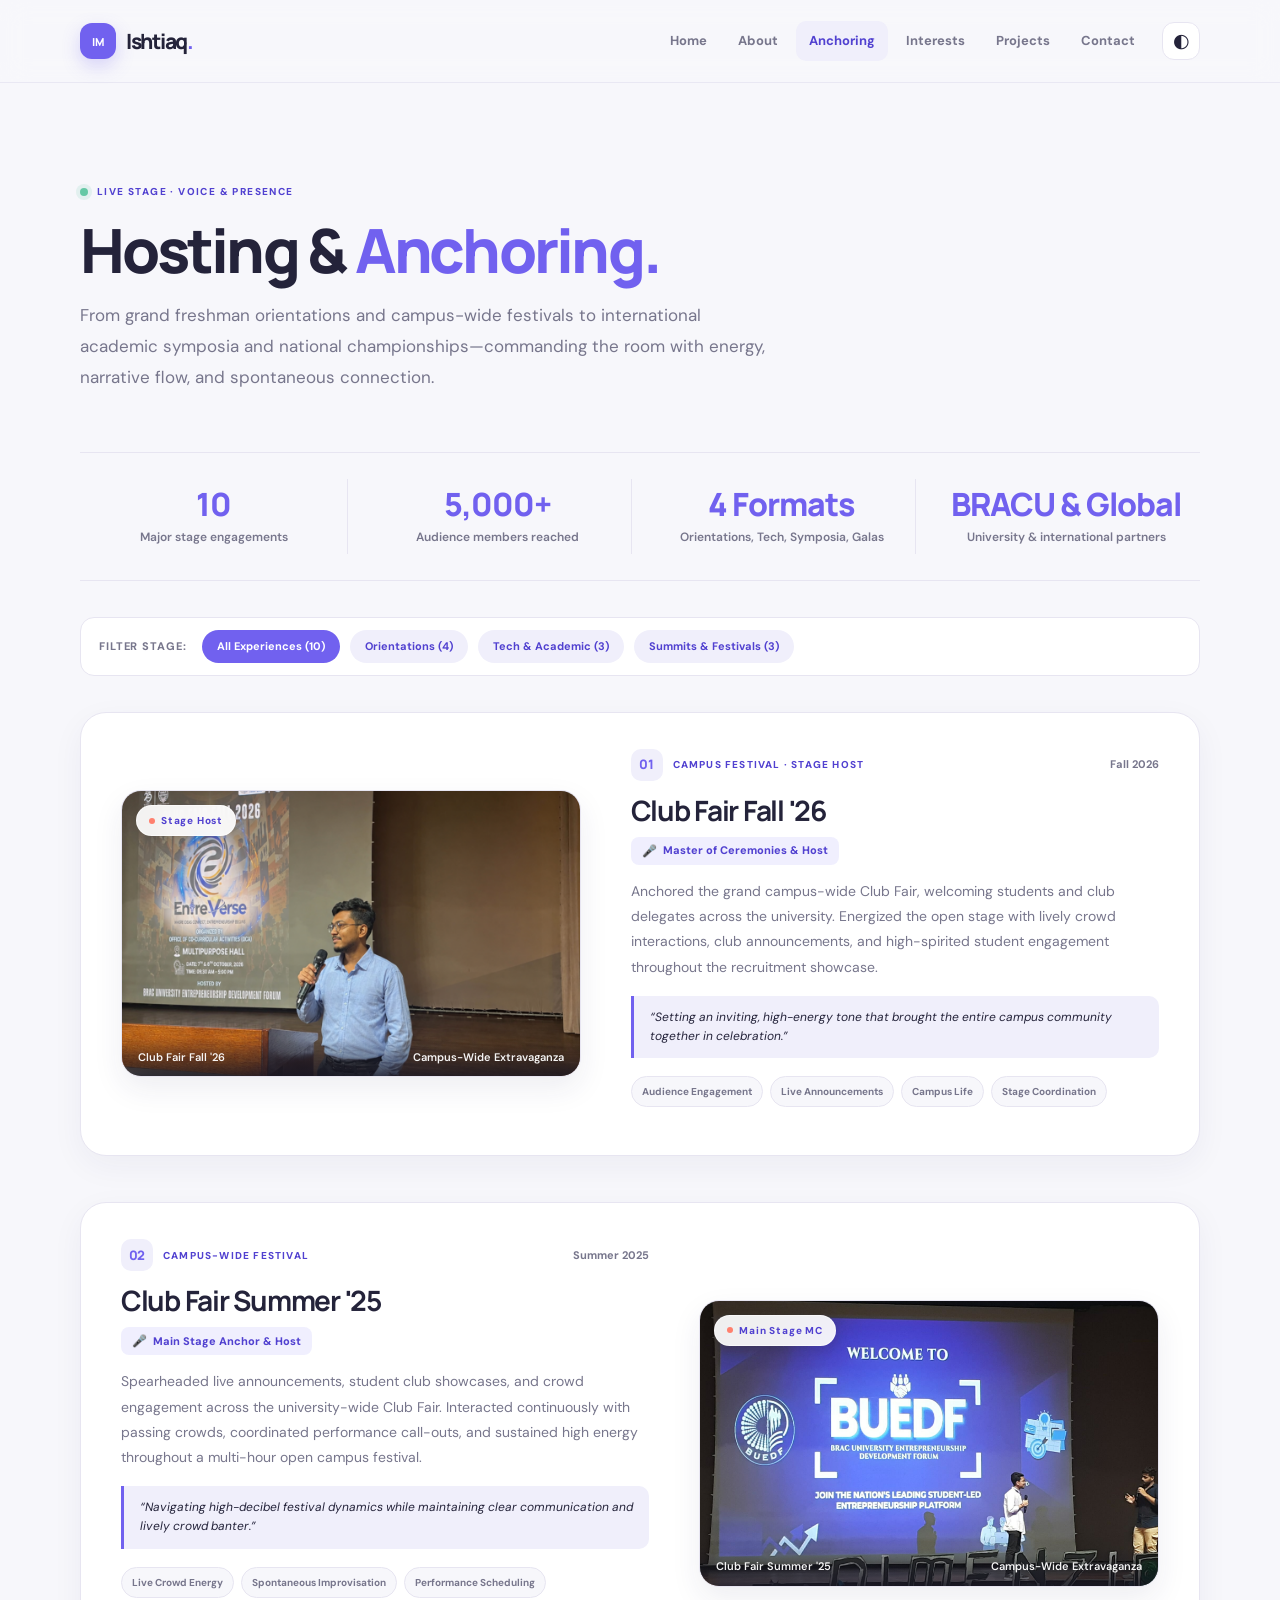
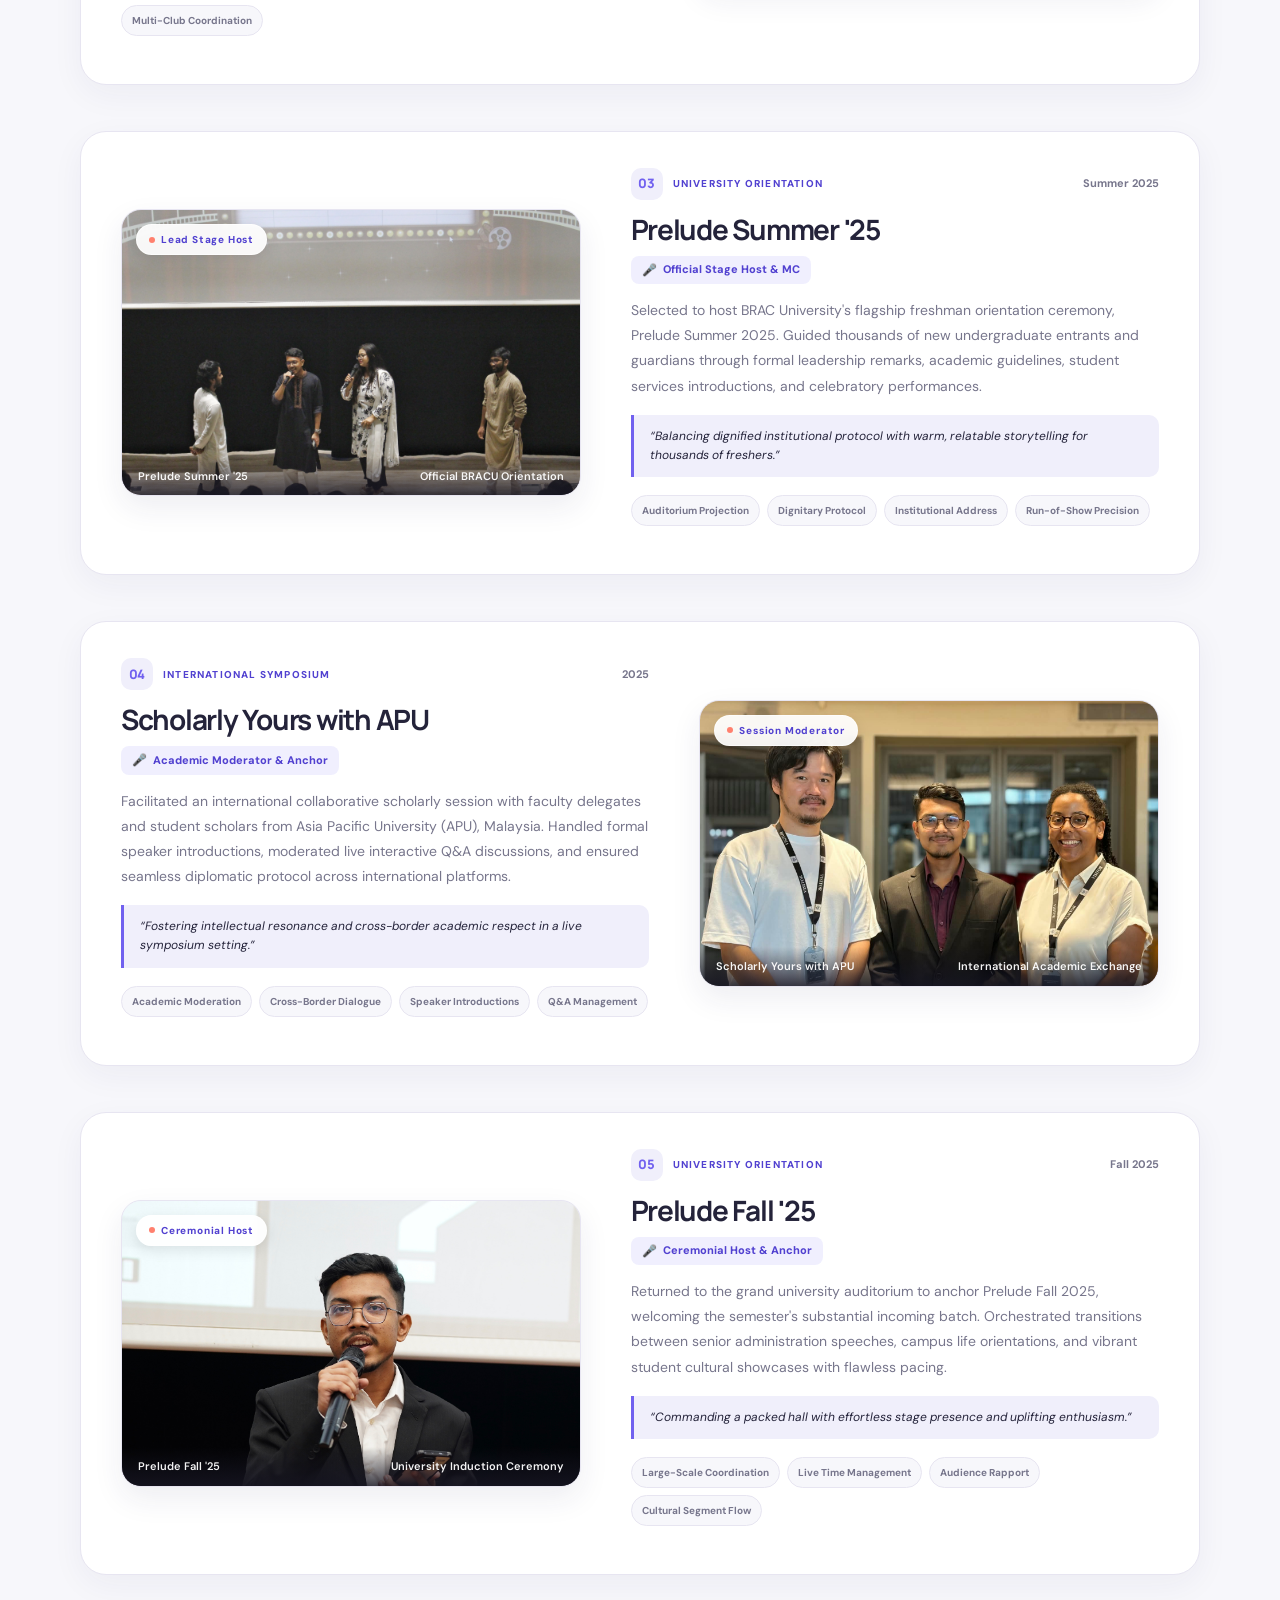
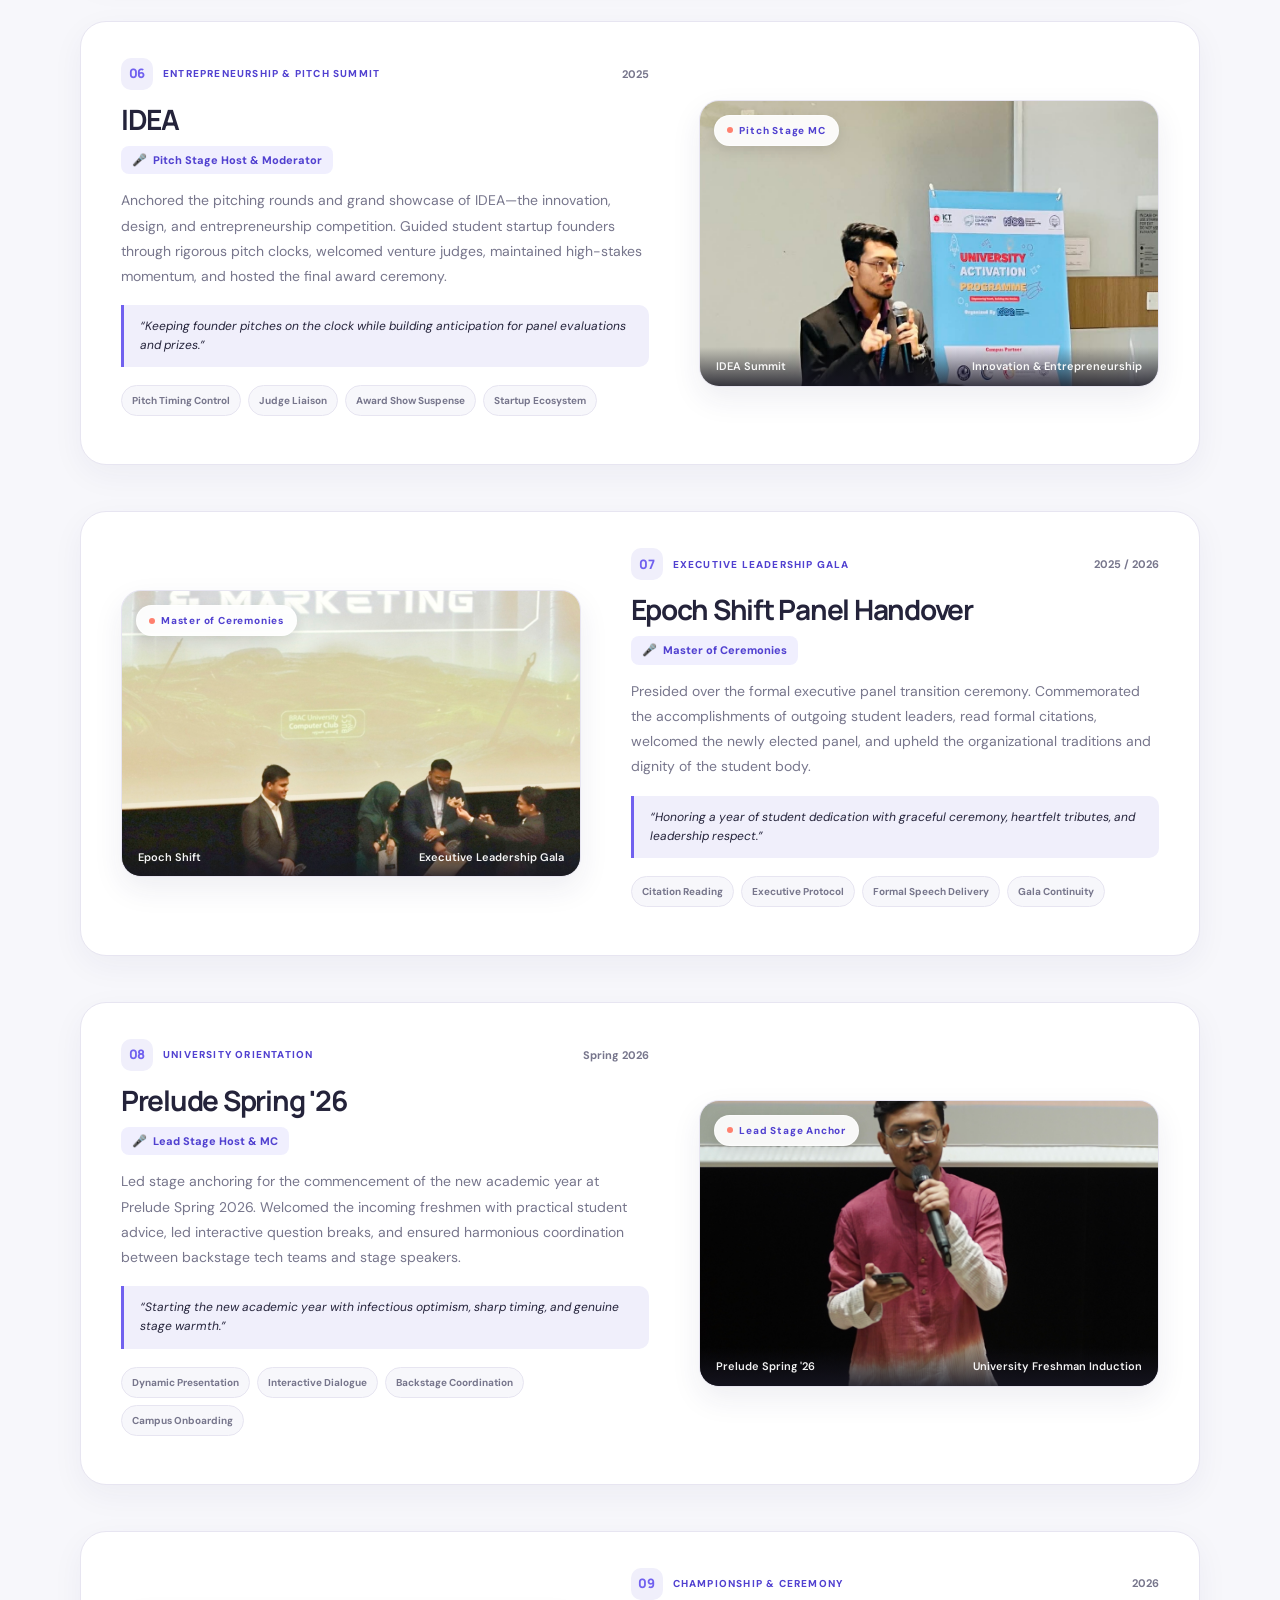
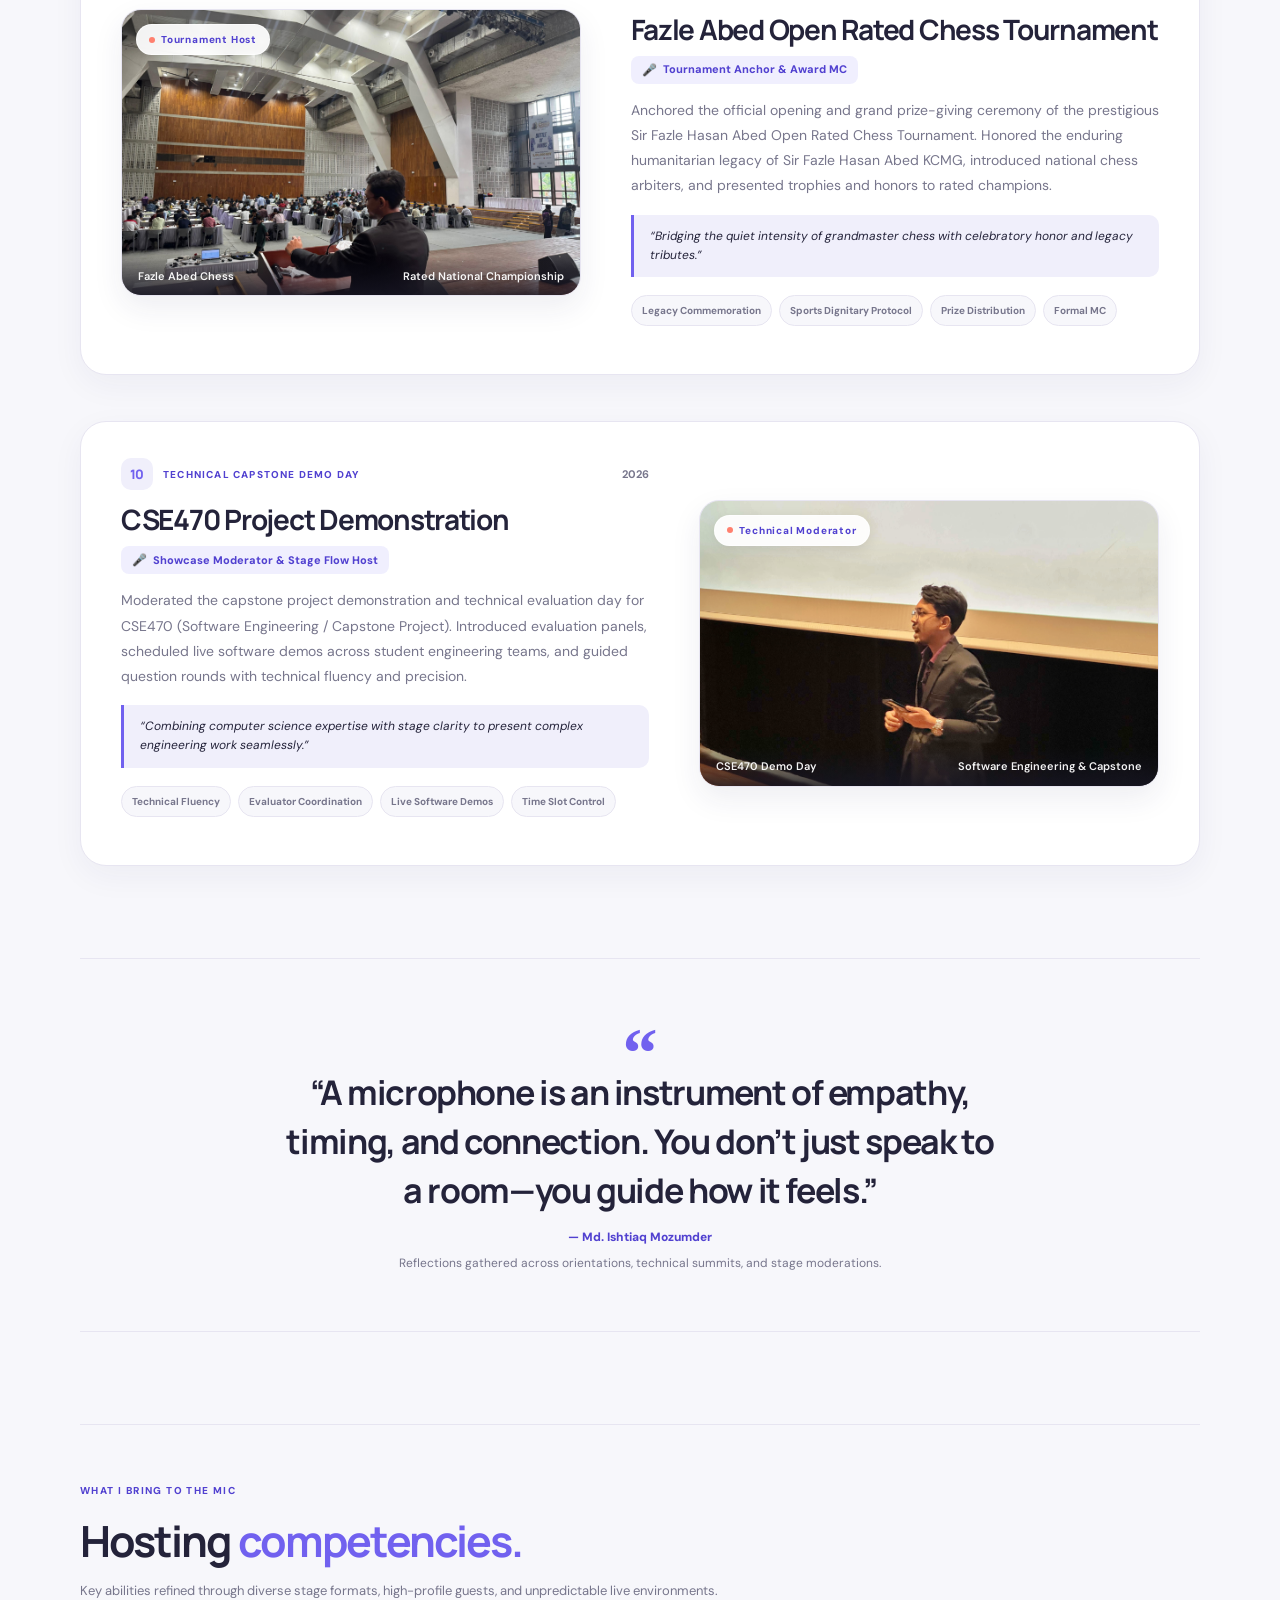
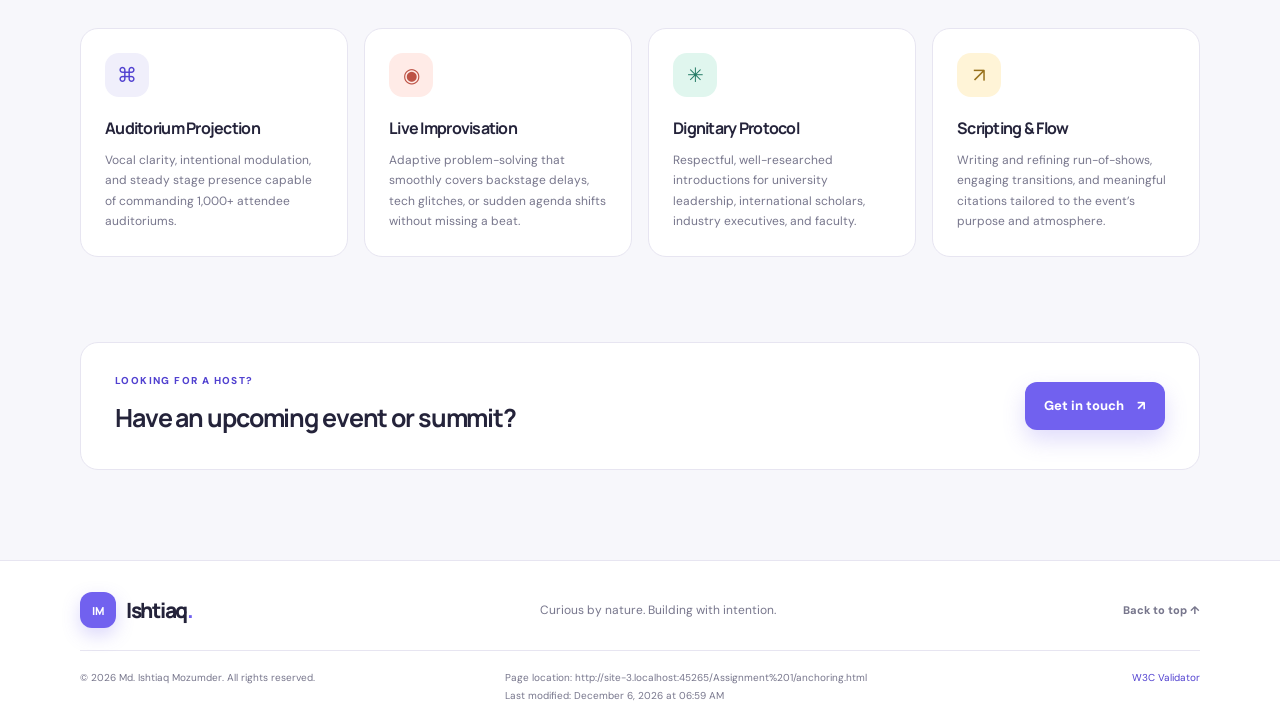
==== Assignment 1/anchoring.html @ 00286e74 "Add files via upload" ====
<!DOCTYPE html PUBLIC "-//W3C//DTD XHTML 1.0 Strict//EN" "http://www.w3.org/TR/xhtml1/DTD/xhtml1-strict.dtd">
<html xmlns="http://www.w3.org/1999/xhtml" xml:lang="en" lang="en">
<head>
  <meta http-equiv="Content-Type" content="text/html; charset=UTF-8" />
  <meta name="viewport" content="width=device-width, initial-scale=1.0" />
  <meta name="description" content="Anchoring, stage hosting, and public speaking portfolio of Md. Ishtiaq Mozumder across university orientations, tech summits, academic symposia, and tournaments." />
  <title>Anchoring &amp; Hosting Experience | Ishtiaq Mozumder</title>
  <link rel="stylesheet" type="text/css" href="css/style.css" />
  <script type="text/javascript" src="js/script.js"></script>
</head>
<body>
  <div id="top" class="site-shell">
    <div id="site-header" class="site-header">
      <div class="container header-inner">
        <a class="brand" href="index.html" title="Return to the homepage"><span class="brand-mark">IM</span><span>Ishtiaq<span class="brand-dot">.</span></span></a>
        <div class="header-actions">
          <div id="main-nav" class="main-nav">
            <a class="nav-link" href="index.html">Home</a>
            <a class="nav-link" href="about.html">About</a>
            <a class="nav-link active" href="anchoring.html">Anchoring</a>
            <a class="nav-link" href="interests.html">Interests</a>
            <a class="nav-link" href="projects.html">Projects</a>
            <a class="nav-link" href="index.html#contact">Contact</a>
          </div>
          <button type="button" id="theme-toggle" class="theme-toggle" title="Toggle light and dark mode">◐</button>
        </div>
      </div>
    </div>

    <div id="main-content" class="container inner-page">
      <!-- Page Hero -->
      <div class="page-hero">
        <p class="eyebrow"><span class="status-dot"></span> LIVE STAGE · VOICE &amp; PRESENCE</p>
        <h1>Hosting &amp; <span class="text-gradient">Anchoring.</span></h1>
        <p class="page-lead">From grand freshman orientations and campus-wide festivals to international academic symposia and national championships—commanding the room with energy, narrative flow, and spontaneous connection.</p>
      </div>

      <!-- Quick Experience Stats -->
      <div class="anchoring-stats">
        <div class="anchoring-stat-item">
          <strong>10</strong>
          <span>Major stage engagements</span>
        </div>
        <div class="anchoring-stat-item">
          <strong>5,000+</strong>
          <span>Audience members reached</span>
        </div>
        <div class="anchoring-stat-item">
          <strong>4 Formats</strong>
          <span>Orientations, Tech, Symposia, Galas</span>
        </div>
        <div class="anchoring-stat-item">
          <strong>BRACU &amp; Global</strong>
          <span>University &amp; international partners</span>
        </div>
      </div>

      <!-- Category Filter Bar -->
      <div class="anchoring-filter-bar">
        <span class="filter-label">FILTER STAGE:</span>
        <button type="button" class="filter-pill active" data-filter="all">All Experiences (10)</button>
        <button type="button" class="filter-pill" data-filter="orientation">Orientations (4)</button>
        <button type="button" class="filter-pill" data-filter="academic">Tech &amp; Academic (3)</button>
        <button type="button" class="filter-pill" data-filter="campus">Summits &amp; Festivals (3)</button>
      </div>

      <!-- Alternating Experience List -->
      <div class="anchoring-showcase">

        <!-- 01: Club Fair Fall 26 (Pic LEFT, Description RIGHT) -->
        <div class="anchoring-item" data-category="campus">
          <div class="anchoring-media">
            <div class="media-frame">
              <img class="anchoring-img" src="images/Club%20Fair%20Fall%2026.png" alt="Club Fair Fall 26 Stage Hosting by Ishtiaq Mozumder" />
              <div class="media-badge"><span class="badge-dot"></span> Stage Host</div>
              <div class="media-caption-bar"><span>Club Fair Fall '26</span><span>Campus-Wide Extravaganza</span></div>
            </div>
          </div>
          <div class="anchoring-content">
            <div class="anchoring-meta">
              <span class="anchoring-serial">01</span>
              <span class="anchoring-tag">CAMPUS FESTIVAL · STAGE HOST</span>
              <span class="anchoring-term">Fall 2026</span>
            </div>
            <h3>Club Fair Fall '26</h3>
            <span class="anchoring-role-badge">Master of Ceremonies &amp; Host</span>
            <p class="anchoring-desc">Anchored the grand campus-wide Club Fair, welcoming students and club delegates across the university. Energized the open stage with lively crowd interactions, club announcements, and high-spirited student engagement throughout the recruitment showcase.</p>
            <div class="anchoring-takeaway">“Setting an inviting, high-energy tone that brought the entire campus community together in celebration.”</div>
            <div class="tag-list">
              <span>Audience Engagement</span>
              <span>Live Announcements</span>
              <span>Campus Life</span>
              <span>Stage Coordination</span>
            </div>
          </div>
        </div>

        <!-- 02: Club Fair Summer 25 (Description LEFT, Pic RIGHT) -->
        <div class="anchoring-item item-reverse" data-category="campus">
          <div class="anchoring-media">
            <div class="media-frame">
              <img class="anchoring-img" src="images/Club%20Fair%20Summer%2025.jpeg" alt="Club Fair Summer 25 Main Stage Anchoring" />
              <div class="media-badge"><span class="badge-dot"></span> Main Stage MC</div>
              <div class="media-caption-bar"><span>Club Fair Summer '25</span><span>Campus-Wide Extravaganza</span></div>
            </div>
          </div>
          <div class="anchoring-content">
            <div class="anchoring-meta">
              <span class="anchoring-serial">02</span>
              <span class="anchoring-tag">CAMPUS-WIDE FESTIVAL</span>
              <span class="anchoring-term">Summer 2025</span>
            </div>
            <h3>Club Fair Summer '25</h3>
            <span class="anchoring-role-badge">Main Stage Anchor &amp; Host</span>
            <p class="anchoring-desc">Spearheaded live announcements, student club showcases, and crowd engagement across the university-wide Club Fair. Interacted continuously with passing crowds, coordinated performance call-outs, and sustained high energy throughout a multi-hour open campus festival.</p>
            <div class="anchoring-takeaway">“Navigating high-decibel festival dynamics while maintaining clear communication and lively crowd banter.”</div>
            <div class="tag-list">
              <span>Live Crowd Energy</span>
              <span>Spontaneous Improvisation</span>
              <span>Performance Scheduling</span>
              <span>Multi-Club Coordination</span>
            </div>
          </div>
        </div>

        <!-- 03: Prelude Summer 25 (Pic LEFT, Description RIGHT) -->
        <div class="anchoring-item" data-category="orientation">
          <div class="anchoring-media">
            <div class="media-frame">
              <img class="anchoring-img" src="images/Prelude%20Summer%2025.jpeg" alt="Prelude Summer 25 Freshman Orientation Hosting" />
              <div class="media-badge"><span class="badge-dot"></span> Lead Stage Host</div>
              <div class="media-caption-bar"><span>Prelude Summer '25</span><span>Official BRACU Orientation</span></div>
            </div>
          </div>
          <div class="anchoring-content">
            <div class="anchoring-meta">
              <span class="anchoring-serial">03</span>
              <span class="anchoring-tag">UNIVERSITY ORIENTATION</span>
              <span class="anchoring-term">Summer 2025</span>
            </div>
            <h3>Prelude Summer '25</h3>
            <span class="anchoring-role-badge">Official Stage Host &amp; MC</span>
            <p class="anchoring-desc">Selected to host BRAC University's flagship freshman orientation ceremony, Prelude Summer 2025. Guided thousands of new undergraduate entrants and guardians through formal leadership remarks, academic guidelines, student services introductions, and celebratory performances.</p>
            <div class="anchoring-takeaway">“Balancing dignified institutional protocol with warm, relatable storytelling for thousands of freshers.”</div>
            <div class="tag-list">
              <span>Auditorium Projection</span>
              <span>Dignitary Protocol</span>
              <span>Institutional Address</span>
              <span>Run-of-Show Precision</span>
            </div>
          </div>
        </div>

        <!-- 04: Scholarly Yours with APU (Description LEFT, Pic RIGHT) -->
        <div class="anchoring-item item-reverse" data-category="academic">
          <div class="anchoring-media">
            <div class="media-frame">
              <img class="anchoring-img" src="images/Scholarly%20Yours%20with%20APU.jpeg" alt="Scholarly Yours with APU Academic Moderation" />
              <div class="media-badge"><span class="badge-dot"></span> Session Moderator</div>
              <div class="media-caption-bar"><span>Scholarly Yours with APU</span><span>International Academic Exchange</span></div>
            </div>
          </div>
          <div class="anchoring-content">
            <div class="anchoring-meta">
              <span class="anchoring-serial">04</span>
              <span class="anchoring-tag">INTERNATIONAL SYMPOSIUM</span>
              <span class="anchoring-term">2025</span>
            </div>
            <h3>Scholarly Yours with APU</h3>
            <span class="anchoring-role-badge">Academic Moderator &amp; Anchor</span>
            <p class="anchoring-desc">Facilitated an international collaborative scholarly session with faculty delegates and student scholars from Asia Pacific University (APU), Malaysia. Handled formal speaker introductions, moderated live interactive Q&amp;A discussions, and ensured seamless diplomatic protocol across international platforms.</p>
            <div class="anchoring-takeaway">“Fostering intellectual resonance and cross-border academic respect in a live symposium setting.”</div>
            <div class="tag-list">
              <span>Academic Moderation</span>
              <span>Cross-Border Dialogue</span>
              <span>Speaker Introductions</span>
              <span>Q&amp;A Management</span>
            </div>
          </div>
        </div>

        <!-- 05: Prelude Fall 25 (Pic LEFT, Description RIGHT) -->
        <div class="anchoring-item" data-category="orientation">
          <div class="anchoring-media">
            <div class="media-frame">
              <img class="anchoring-img" src="images/Prelude%20Fall%2025.jpeg" alt="Prelude Fall 25 Orientation Anchoring" />
              <div class="media-badge"><span class="badge-dot"></span> Ceremonial Host</div>
              <div class="media-caption-bar"><span>Prelude Fall '25</span><span>University Induction Ceremony</span></div>
            </div>
          </div>
          <div class="anchoring-content">
            <div class="anchoring-meta">
              <span class="anchoring-serial">05</span>
              <span class="anchoring-tag">UNIVERSITY ORIENTATION</span>
              <span class="anchoring-term">Fall 2025</span>
            </div>
            <h3>Prelude Fall '25</h3>
            <span class="anchoring-role-badge">Ceremonial Host &amp; Anchor</span>
            <p class="anchoring-desc">Returned to the grand university auditorium to anchor Prelude Fall 2025, welcoming the semester's substantial incoming batch. Orchestrated transitions between senior administration speeches, campus life orientations, and vibrant student cultural showcases with flawless pacing.</p>
            <div class="anchoring-takeaway">“Commanding a packed hall with effortless stage presence and uplifting enthusiasm.”</div>
            <div class="tag-list">
              <span>Large-Scale Coordination</span>
              <span>Live Time Management</span>
              <span>Audience Rapport</span>
              <span>Cultural Segment Flow</span>
            </div>
          </div>
        </div>

        <!-- 06: IDEA (Description LEFT, Pic RIGHT) -->
        <div class="anchoring-item item-reverse" data-category="campus">
          <div class="anchoring-media">
            <div class="media-frame">
              <img class="anchoring-img" src="images/IDEA.jpeg" alt="IDEA Pitch Stage Anchoring by Ishtiaq Mozumder" />
              <div class="media-badge"><span class="badge-dot"></span> Pitch Stage MC</div>
              <div class="media-caption-bar"><span>IDEA Summit</span><span>Innovation &amp; Entrepreneurship</span></div>
            </div>
          </div>
          <div class="anchoring-content">
            <div class="anchoring-meta">
              <span class="anchoring-serial">06</span>
              <span class="anchoring-tag">ENTREPRENEURSHIP &amp; PITCH SUMMIT</span>
              <span class="anchoring-term">2025</span>
            </div>
            <h3>IDEA</h3>
            <span class="anchoring-role-badge">Pitch Stage Host &amp; Moderator</span>
            <p class="anchoring-desc">Anchored the pitching rounds and grand showcase of IDEA—the innovation, design, and entrepreneurship competition. Guided student startup founders through rigorous pitch clocks, welcomed venture judges, maintained high-stakes momentum, and hosted the final award ceremony.</p>
            <div class="anchoring-takeaway">“Keeping founder pitches on the clock while building anticipation for panel evaluations and prizes.”</div>
            <div class="tag-list">
              <span>Pitch Timing Control</span>
              <span>Judge Liaison</span>
              <span>Award Show Suspense</span>
              <span>Startup Ecosystem</span>
            </div>
          </div>
        </div>

        <!-- 07: Epoch Shift Panel Handover (Pic LEFT, Description RIGHT) -->
        <div class="anchoring-item" data-category="campus">
          <div class="anchoring-media">
            <div class="media-frame">
              <img class="anchoring-img" src="images/Epoch%20Shift.jpeg" alt="Epoch Shift Executive Panel Handover Hosting" />
              <div class="media-badge"><span class="badge-dot"></span> Master of Ceremonies</div>
              <div class="media-caption-bar"><span>Epoch Shift</span><span>Executive Leadership Gala</span></div>
            </div>
          </div>
          <div class="anchoring-content">
            <div class="anchoring-meta">
              <span class="anchoring-serial">07</span>
              <span class="anchoring-tag">EXECUTIVE LEADERSHIP GALA</span>
              <span class="anchoring-term">2025 / 2026</span>
            </div>
            <h3>Epoch Shift Panel Handover</h3>
            <span class="anchoring-role-badge">Master of Ceremonies</span>
            <p class="anchoring-desc">Presided over the formal executive panel transition ceremony. Commemorated the accomplishments of outgoing student leaders, read formal citations, welcomed the newly elected panel, and upheld the organizational traditions and dignity of the student body.</p>
            <div class="anchoring-takeaway">“Honoring a year of student dedication with graceful ceremony, heartfelt tributes, and leadership respect.”</div>
            <div class="tag-list">
              <span>Citation Reading</span>
              <span>Executive Protocol</span>
              <span>Formal Speech Delivery</span>
              <span>Gala Continuity</span>
            </div>
          </div>
        </div>

        <!-- 08: Prelude Spring 26 (Description LEFT, Pic RIGHT) -->
        <div class="anchoring-item item-reverse" data-category="orientation">
          <div class="anchoring-media">
            <div class="media-frame">
              <img class="anchoring-img" src="images/Prelude%20spring%2026.jpeg" alt="Prelude Spring 26 Orientation Lead Anchoring" />
              <div class="media-badge"><span class="badge-dot"></span> Lead Stage Anchor</div>
              <div class="media-caption-bar"><span>Prelude Spring '26</span><span>University Freshman Induction</span></div>
            </div>
          </div>
          <div class="anchoring-content">
            <div class="anchoring-meta">
              <span class="anchoring-serial">08</span>
              <span class="anchoring-tag">UNIVERSITY ORIENTATION</span>
              <span class="anchoring-term">Spring 2026</span>
            </div>
            <h3>Prelude Spring '26</h3>
            <span class="anchoring-role-badge">Lead Stage Host &amp; MC</span>
            <p class="anchoring-desc">Led stage anchoring for the commencement of the new academic year at Prelude Spring 2026. Welcomed the incoming freshmen with practical student advice, led interactive question breaks, and ensured harmonious coordination between backstage tech teams and stage speakers.</p>
            <div class="anchoring-takeaway">“Starting the new academic year with infectious optimism, sharp timing, and genuine stage warmth.”</div>
            <div class="tag-list">
              <span>Dynamic Presentation</span>
              <span>Interactive Dialogue</span>
              <span>Backstage Coordination</span>
              <span>Campus Onboarding</span>
            </div>
          </div>
        </div>

        <!-- 09: Fazle Abed Open Rated Chess Tournament (Pic LEFT, Description RIGHT) -->
        <div class="anchoring-item" data-category="campus">
          <div class="anchoring-media">
            <div class="media-frame">
              <img class="anchoring-img" src="images/Fazle%20Abed%20Chess%20Tournament.jpeg" alt="Fazle Abed Open Rated Chess Tournament Stage Anchoring" />
              <div class="media-badge"><span class="badge-dot"></span> Tournament Host</div>
              <div class="media-caption-bar"><span>Fazle Abed Chess</span><span>Rated National Championship</span></div>
            </div>
          </div>
          <div class="anchoring-content">
            <div class="anchoring-meta">
              <span class="anchoring-serial">09</span>
              <span class="anchoring-tag">CHAMPIONSHIP &amp; CEREMONY</span>
              <span class="anchoring-term">2026</span>
            </div>
            <h3>Fazle Abed Open Rated Chess Tournament</h3>
            <span class="anchoring-role-badge">Tournament Anchor &amp; Award MC</span>
            <p class="anchoring-desc">Anchored the official opening and grand prize-giving ceremony of the prestigious Sir Fazle Hasan Abed Open Rated Chess Tournament. Honored the enduring humanitarian legacy of Sir Fazle Hasan Abed KCMG, introduced national chess arbiters, and presented trophies and honors to rated champions.</p>
            <div class="anchoring-takeaway">“Bridging the quiet intensity of grandmaster chess with celebratory honor and legacy tributes.”</div>
            <div class="tag-list">
              <span>Legacy Commemoration</span>
              <span>Sports Dignitary Protocol</span>
              <span>Prize Distribution</span>
              <span>Formal MC</span>
            </div>
          </div>
        </div>

        <!-- 10: CSE470 Project Demonstration (Description LEFT, Pic RIGHT) -->
        <div class="anchoring-item item-reverse" data-category="academic">
          <div class="anchoring-media">
            <div class="media-frame">
              <img class="anchoring-img" src="images/CSE470%20Project%20Demonstration.jpeg" alt="CSE470 Project Demonstration Technical Showcase Moderation" />
              <div class="media-badge"><span class="badge-dot"></span> Technical Moderator</div>
              <div class="media-caption-bar"><span>CSE470 Demo Day</span><span>Software Engineering &amp; Capstone</span></div>
            </div>
          </div>
          <div class="anchoring-content">
            <div class="anchoring-meta">
              <span class="anchoring-serial">10</span>
              <span class="anchoring-tag">TECHNICAL CAPSTONE DEMO DAY</span>
              <span class="anchoring-term">2026</span>
            </div>
            <h3>CSE470 Project Demonstration</h3>
            <span class="anchoring-role-badge">Showcase Moderator &amp; Stage Flow Host</span>
            <p class="anchoring-desc">Moderated the capstone project demonstration and technical evaluation day for CSE470 (Software Engineering / Capstone Project). Introduced evaluation panels, scheduled live software demos across student engineering teams, and guided question rounds with technical fluency and precision.</p>
            <div class="anchoring-takeaway">“Combining computer science expertise with stage clarity to present complex engineering work seamlessly.”</div>
            <div class="tag-list">
              <span>Technical Fluency</span>
              <span>Evaluator Coordination</span>
              <span>Live Software Demos</span>
              <span>Time Slot Control</span>
            </div>
          </div>
        </div>

      </div>

      <!-- Hosting Philosophy Quote Callout -->
      <div class="section-space quote-section">
        <span class="quote-mark">“</span>
        <blockquote>“A microphone is an instrument of empathy, timing, and connection. You don’t just speak to a room—you guide how it feels.”</blockquote>
        <p class="quote-credit">— Md. Ishtiaq Mozumder</p>
        <p class="quote-note">Reflections gathered across orientations, technical summits, and stage moderations.</p>
      </div>

      <!-- Hosting Toolkit / Competencies -->
      <div class="section-space section-divider">
        <div class="section-heading">
          <p class="eyebrow">WHAT I BRING TO THE MIC</p>
          <h2>Hosting <span class="text-gradient">competencies.</span></h2>
          <p class="section-subtitle">Key abilities refined through diverse stage formats, high-profile guests, and unpredictable live environments.</p>
        </div>
        <div class="toolkit-grid">
          <div class="toolkit-card">
            <div class="toolkit-icon">⌘</div>
            <h3>Auditorium Projection</h3>
            <p>Vocal clarity, intentional modulation, and steady stage presence capable of commanding 1,000+ attendee auditoriums.</p>
          </div>
          <div class="toolkit-card">
            <div class="toolkit-icon coral-bg">◉</div>
            <h3>Live Improvisation</h3>
            <p>Adaptive problem-solving that smoothly covers backstage delays, tech glitches, or sudden agenda shifts without missing a beat.</p>
          </div>
          <div class="toolkit-card">
            <div class="toolkit-icon mint-bg">✳</div>
            <h3>Dignitary Protocol</h3>
            <p>Respectful, well-researched introductions for university leadership, international scholars, industry executives, and faculty.</p>
          </div>
          <div class="toolkit-card">
            <div class="toolkit-icon yellow-bg">↗</div>
            <h3>Scripting &amp; Flow</h3>
            <p>Writing and refining run-of-shows, engaging transitions, and meaningful citations tailored to the event’s purpose and atmosphere.</p>
          </div>
        </div>
      </div>

      <!-- End Call to Action -->
      <div class="end-cta">
        <div>
          <p class="eyebrow">LOOKING FOR A HOST?</p>
          <h2>Have an upcoming event or summit?</h2>
        </div>
        <a class="button button-primary" href="index.html#contact">Get in touch <span>↗</span></a>
      </div>

    </div>

    <!-- Site Footer -->
    <div id="site-footer" class="site-footer">
      <div class="container footer-top">
        <a class="brand footer-brand" href="#top"><span class="brand-mark">IM</span><span>Ishtiaq<span class="brand-dot">.</span></span></a>
        <p>Curious by nature. Building with intention.</p>
        <a class="back-top" href="#top">Back to top ↑</a>
      </div>
      <div class="container footer-bottom">
        <p>&copy; <span id="copyright-year">2026</span> Md. Ishtiaq Mozumder. All rights reserved.</p>
        <p class="page-tech-info">Page location: <span id="page-location">JavaScript loading…</span><br />Last modified: <span id="last-modified">JavaScript loading…</span></p>
        <p class="validator-link"><a href="https://validator.w3.org/">W3C Validator</a></p>
      </div>
    </div>
  </div>
</body>
</html>
---- Assignment 1/css/style.css ----
@import url('https://fonts.googleapis.com/css2?family=DM+Sans:wght@400;500;600;700&family=Manrope:wght@400;500;600;700;800&display=swap');

:root {
  --bg: #f7f7fb;
  --surface: #ffffff;
  --surface-soft: #f0effb;
  --text: #24233a;
  --muted: #77768c;
  --border: #e7e5f1;
  --purple: #7161ef;
  --purple-dark: #5141d0;
  --coral: #ff806e;
  --mint: #aee7d5;
  --yellow: #f4d77c;
  --blue: #a9d6f7;
  --shadow: 0 18px 50px rgba(43, 36, 94, 0.09);
}

* { box-sizing: border-box; }
html { scroll-behavior: smooth; }
body { margin: 0; background: var(--bg); color: var(--text); font-family: 'DM Sans', Arial, sans-serif; font-size: 16px; line-height: 1.7; transition: background .25s ease, color .25s ease; }
img { max-width: 100%; height: auto; }
a { color: var(--purple-dark); text-decoration: none; transition: color .2s ease, opacity .2s ease; }
a:hover, a:focus { color: var(--coral); }
button, input, textarea { font: inherit; }
button:focus-visible, a:focus-visible, input:focus-visible, textarea:focus-visible { outline: 3px solid rgba(113, 97, 239, .42); outline-offset: 3px; }
.site-shell { min-height: 100vh; overflow: hidden; }
.container { width: min(1120px, calc(100% - 48px)); margin: 0 auto; }
.site-header { position: sticky; z-index: 30; top: 0; background: rgba(247, 247, 251, .88); border-bottom: 1px solid rgba(231, 229, 241, .85); backdrop-filter: blur(14px); }
.header-inner { min-height: 82px; display: flex; align-items: center; justify-content: space-between; gap: 24px; }
.brand { display: inline-flex; align-items: center; gap: 10px; color: var(--text); font: 800 21px/1 'Manrope', Arial, sans-serif; letter-spacing: -.06em; }
.brand:hover { color: var(--text); }
.brand-mark { width: 36px; height: 36px; display: inline-flex; align-items: center; justify-content: center; border-radius: 12px; color: #fff; background: var(--purple); font: 800 11px/1 'Manrope', Arial, sans-serif; letter-spacing: .02em; box-shadow: 0 7px 18px rgba(113, 97, 239, .25); }
.brand-dot { color: var(--purple); }
.header-actions { display: flex; align-items: center; gap: 14px; }
.main-nav { display: flex; align-items: center; gap: 5px; }
.nav-link { display: inline-flex; padding: 9px 13px; border-radius: 10px; color: var(--muted); font-size: 13px; font-weight: 700; }
.nav-link:hover, .nav-link.active { color: var(--purple-dark); background: var(--surface-soft); }
.theme-toggle { width: 38px; height: 38px; border: 1px solid var(--border); border-radius: 12px; background: var(--surface); color: var(--text); cursor: pointer; font-size: 19px; transition: transform .2s ease, background .2s ease; }
.theme-toggle:hover { transform: rotate(18deg); background: var(--surface-soft); }
.section-space { margin-top: 92px; }
.hero { display: grid; grid-template-columns: 1.12fr .88fr; align-items: center; gap: 45px; min-height: 560px; margin-top: 24px; }
.eyebrow { display: flex; align-items: center; gap: 9px; margin: 0 0 17px; color: var(--purple-dark); font-size: 10px; font-weight: 800; letter-spacing: .14em; line-height: 1.5; }
.status-dot { width: 8px; height: 8px; flex: 0 0 8px; border-radius: 50%; background: #65c8a5; box-shadow: 0 0 0 4px rgba(101, 200, 165, .14); }
h1, h2, h3, p { margin-top: 0; }
h1, h2, h3 { font-family: 'Manrope', Arial, sans-serif; letter-spacing: -.045em; }
h1 { margin-bottom: 22px; font-size: clamp(42px, 5.4vw, 68px); font-weight: 800; line-height: 1.12; }
h1 em, h2 em { color: var(--purple); font-style: normal; }
.text-gradient { color: var(--purple); }
.hero-summary { max-width: 565px; margin-bottom: 28px; color: var(--muted); font-size: 17px; line-height: 1.85; }
.hero-actions { display: flex; flex-wrap: wrap; align-items: center; gap: 12px; }
.button { display: inline-flex; align-items: center; justify-content: center; gap: 13px; min-height: 46px; padding: 12px 18px; border: 1px solid transparent; border-radius: 12px; font-size: 13px; font-weight: 800; cursor: pointer; transition: transform .2s ease, box-shadow .2s ease, background .2s ease; }
.button:hover { transform: translateY(-3px); }
.button-primary { color: #fff; background: var(--purple); box-shadow: 0 10px 22px rgba(113, 97, 239, .22); }
.button-primary:hover { color: #fff; background: var(--purple-dark); box-shadow: 0 14px 26px rgba(113, 97, 239, .28); }
.button-quiet { color: var(--text); background: transparent; border-color: var(--border); }
.button-quiet:hover { color: var(--purple-dark); background: var(--surface); }
.hero-meta { display: flex; flex-wrap: wrap; gap: 20px; margin-top: 29px; color: var(--muted); font-size: 12px; font-weight: 600; }
.meta-icon { padding-right: 6px; color: var(--purple); font-weight: 800; }
.hero-visual { position: relative; display: flex; align-items: center; justify-content: center; min-height: 465px; }
.visual-orbit { position: absolute; border: 1px solid rgba(113, 97, 239, .2); border-radius: 50%; transform: rotate(-20deg); }
.orbit-one { width: 390px; height: 270px; }
.orbit-two { width: 330px; height: 390px; transform: rotate(35deg); border-color: rgba(255, 128, 110, .22); }
.visual-card { position: relative; z-index: 2; width: 285px; overflow: hidden; border: 8px solid rgba(255,255,255,.8); border-radius: 26px; background: var(--surface); box-shadow: 0 25px 70px rgba(45, 37, 91, .19); transform: rotate(2.5deg); animation: float-card 5.5s ease-in-out infinite; }
.profile-image { display: block; width: 100%; height: 280px; object-fit: cover; background: var(--surface-soft); }
.profile-caption { padding: 15px 17px 18px; }
.profile-caption-label { display: block; margin-bottom: 7px; color: var(--purple); font-size: 9px; font-weight: 800; letter-spacing: .13em; }
.profile-caption strong { display: block; font: 700 15px/1.4 'Manrope', Arial, sans-serif; }
.caption-line { display: block; width: 45px; height: 4px; margin-top: 13px; border-radius: 5px; background: var(--coral); }
.floating-tag { position: absolute; z-index: 4; display: flex; align-items: center; gap: 10px; padding: 11px 14px; border: 1px solid rgba(255,255,255,.75); border-radius: 15px; background: var(--surface); box-shadow: var(--shadow); animation: bob 4.5s ease-in-out infinite; }
.floating-tag strong, .floating-tag small { display: block; line-height: 1.35; }
.floating-tag strong { font-size: 11px; }
.floating-tag small { margin-top: 2px; color: var(--muted); font-size: 10px; }
.tag-symbol { display: flex; align-items: center; justify-content: center; width: 34px; height: 34px; border-radius: 11px; color: var(--purple-dark); background: var(--surface-soft); font-weight: 800; }
.tag-code { top: 56px; left: -2px; }
.tag-idea { right: -2px; bottom: 55px; animation-delay: -2s; }
.tag-idea .tag-symbol { background: #fff0d5; color: #a57117; }
.decorative-star { position: absolute; color: var(--coral); }
.star-one { top: 38px; right: 55px; font-size: 31px; }
.star-two { bottom: 39px; left: 36px; color: var(--purple); font-size: 25px; }
.quick-stats { display: grid; grid-template-columns: repeat(4, 1fr); padding: 22px 0; border-top: 1px solid var(--border); border-bottom: 1px solid var(--border); }
.stat-item { display: flex; flex-direction: column; align-items: center; gap: 3px; padding: 7px 12px; border-right: 1px solid var(--border); text-align: center; }
.stat-item:last-child { border-right: 0; }
.stat-item strong { color: var(--purple); font: 800 25px/1.3 'Manrope', Arial, sans-serif; }
.stat-item span { color: var(--muted); font-size: 11px; font-weight: 600; }
.content-grid { display: grid; grid-template-columns: .85fr 1.15fr; gap: 65px; align-items: start; }
.section-heading h2, .work-copy h2, .contact-copy h2, .community-head h2 { margin-bottom: 0; font-size: clamp(30px, 3.5vw, 43px); line-height: 1.22; }
.intro-copy { color: var(--muted); }
.intro-copy p { margin-bottom: 17px; }
.intro-copy strong { color: var(--text); }
.text-link { display: inline-flex; align-items: center; gap: 9px; margin-top: 7px; font-size: 13px; font-weight: 800; }
.section-divider { padding-top: 58px; border-top: 1px solid var(--border); }
.section-heading-row { display: flex; align-items: end; justify-content: space-between; gap: 20px; margin-bottom: 29px; }
.section-heading-row .eyebrow { margin-bottom: 10px; }
.section-heading-row .text-link { margin-bottom: 5px; white-space: nowrap; }
.feature-grid { display: grid; grid-template-columns: repeat(3, 1fr); gap: 17px; }
.feature-card { position: relative; min-height: 268px; padding: 24px; border: 1px solid var(--border); border-radius: 19px; background: var(--surface); transition: transform .25s ease, box-shadow .25s ease; }
.feature-card:hover, .project-card:hover, .skill-card:hover, .interest-card:hover { transform: translateY(-5px); box-shadow: var(--shadow); }
.feature-purple { background: linear-gradient(145deg, var(--surface), var(--surface-soft)); }
.feature-coral { background: linear-gradient(145deg, var(--surface), rgba(255,128,110,.12)); }
.feature-mint { background: linear-gradient(145deg, var(--surface), rgba(174,231,213,.3)); }
.feature-icon { display: inline-flex; align-items: center; justify-content: center; width: 42px; height: 42px; margin-bottom: 22px; border-radius: 14px; color: var(--purple-dark); background: #e9e6ff; font-size: 20px; font-weight: 800; }
.coral-icon { color: #bd5346; background: #ffebe7; }
.mint-icon { color: #237a65; background: #e0f6ee; }
.yellow-icon { color: #98711c; background: #fff4d7; }
.blue-icon { color: #2a6da0; background: #e5f3ff; }
.card-kicker { margin-bottom: 9px; color: var(--muted); font-size: 9px; font-weight: 800; letter-spacing: .13em; }
.feature-card h3, .project-card h3, .skill-card h3 { margin-bottom: 10px; font-size: 18px; line-height: 1.35; }
.feature-card p:not(.card-kicker), .project-card p { margin-bottom: 0; color: var(--muted); font-size: 13px; line-height: 1.8; }
.card-arrow { position: absolute; right: 20px; bottom: 20px; display: flex; align-items: center; justify-content: center; width: 32px; height: 32px; border-radius: 50%; color: var(--purple-dark); background: var(--surface); font-weight: 800; }
.work-preview { display: grid; grid-template-columns: 1fr .95fr; align-items: center; gap: 50px; padding: 45px 48px; border: 1px solid var(--border); border-radius: 25px; background: var(--surface-soft); }
.work-copy h2 { margin-bottom: 18px; }
.work-copy p:not(.eyebrow) { max-width: 430px; margin-bottom: 24px; color: var(--muted); }
.work-art { position: relative; }
.work-art img { display: block; width: 100%; max-height: 270px; object-fit: contain; }
.art-note { position: absolute; right: 5px; bottom: 1px; padding: 9px 13px; border: 1px solid var(--border); border-radius: 11px; background: var(--surface); color: var(--text); font-size: 10px; font-weight: 800; box-shadow: var(--shadow); }
.art-note-dot { display: inline-block; width: 7px; height: 7px; margin-right: 7px; border-radius: 50%; background: #65c8a5; }
.quote-section { position: relative; padding: 62px 30px 58px; border-top: 1px solid var(--border); border-bottom: 1px solid var(--border); text-align: center; }
.quote-mark { display: block; height: 35px; color: var(--purple); font: 800 70px/.9 Georgia, serif; }
.quote-section blockquote { max-width: 720px; margin: 12px auto 12px; font: 700 clamp(23px, 3vw, 34px)/1.45 'Manrope', Arial, sans-serif; letter-spacing: -.04em; }
.quote-credit { margin-bottom: 5px; color: var(--purple-dark); font-size: 12px; font-weight: 800; }
.quote-note { margin-bottom: 0; color: var(--muted); font-size: 12px; }
.contact-section { display: grid; grid-template-columns: .9fr 1.1fr; gap: 65px; align-items: start; margin-bottom: 95px; }
.contact-copy h2 { margin-bottom: 18px; }
.contact-copy > p:not(.eyebrow):not(.contact-email):not(.small-note) { color: var(--muted); }
.contact-email { margin: 25px 0 3px; font-weight: 800; }
.contact-email span { padding-right: 7px; color: var(--purple); }
.small-note { color: var(--muted); font-size: 11px; }
.contact-form { padding: 27px; border: 1px solid var(--border); border-radius: 20px; background: var(--surface); box-shadow: var(--shadow); }
.form-heading h3 { margin-bottom: 5px; font-size: 20px; }
.form-heading p { color: var(--muted); font-size: 12px; }
.form-field { margin-bottom: 15px; }
.form-field label { display: block; margin-bottom: 7px; font-size: 12px; font-weight: 800; }
.form-field input, .form-field textarea { display: block; width: 100%; border: 1px solid var(--border); border-radius: 10px; padding: 11px 12px; background: var(--bg); color: var(--text); font-size: 13px; }
.form-field textarea { resize: vertical; }
.form-field input::placeholder, .form-field textarea::placeholder { color: #aaa8bc; }
.form-submit { width: 100%; border: 0; }
.form-feedback { margin: 12px 0 0; color: var(--muted); font-size: 10px; line-height: 1.5; }
.site-footer { padding: 31px 0 22px; border-top: 1px solid var(--border); background: var(--surface); }
.footer-top { display: flex; align-items: center; justify-content: space-between; gap: 20px; padding-bottom: 22px; }
.footer-top > p { margin: 0; color: var(--muted); font-size: 12px; }
.back-top { color: var(--muted); font-size: 11px; font-weight: 800; }
.footer-bottom { display: grid; grid-template-columns: 1fr 1.5fr auto; gap: 20px; padding-top: 18px; border-top: 1px solid var(--border); }
.footer-bottom p { margin: 0; color: var(--muted); font-size: 10px; }
.page-tech-info { overflow-wrap: anywhere; line-height: 1.75; }
.validator-link { text-align: right; }
.inner-page { padding-top: 48px; }
.page-hero { max-width: 810px; padding: 53px 0 28px; }
.page-hero h1 { max-width: 790px; margin-bottom: 16px; font-size: clamp(42px, 5vw, 61px); }
.page-lead { max-width: 690px; margin-bottom: 0; color: var(--muted); font-size: 17px; line-height: 1.8; }
.about-layout { display: grid; grid-template-columns: .75fr 1.25fr; gap: 62px; align-items: start; }
.about-portrait { position: sticky; top: 115px; padding: 14px; border: 1px solid var(--border); border-radius: 22px; background: var(--surface); box-shadow: var(--shadow); }
.about-portrait img { display: block; width: 100%; border-radius: 14px; }
.portrait-label { margin: 13px 3px 3px; color: var(--muted); font-size: 11px; font-weight: 700; }
.portrait-label .status-dot { display: inline-block; margin-right: 8px; vertical-align: middle; }
.about-story h2 { margin-bottom: 20px; font-size: 30px; line-height: 1.35; }
.about-story > p:not(.eyebrow) { color: var(--muted); }
.inline-callout { padding: 18px 20px; border-left: 3px solid var(--purple); border-radius: 0 12px 12px 0; background: var(--surface-soft); }
.inline-callout strong { font: 800 13px 'Manrope', Arial, sans-serif; }
.inline-callout p { margin: 5px 0 0; color: var(--muted); font-size: 13px; }
.timeline { max-width: 850px; margin-top: 30px; }
.timeline-item { position: relative; display: grid; grid-template-columns: 145px 1fr; gap: 25px; padding: 0 0 31px 24px; border-left: 1px solid var(--border); }
.timeline-item:last-child { padding-bottom: 0; border-left-color: transparent; }
.timeline-dot { position: absolute; top: 4px; left: -5px; width: 9px; height: 9px; border: 2px solid var(--bg); border-radius: 50%; background: var(--purple); box-shadow: 0 0 0 1px var(--purple); }
.timeline-date { color: var(--purple-dark); font-size: 9px; font-weight: 800; letter-spacing: .08em; }
.timeline-content h3 { margin-bottom: 4px; font-size: 17px; }
.timeline-org { margin-bottom: 9px; color: var(--muted); font-size: 12px; font-weight: 700; }
.timeline-content p:not(.timeline-org) { margin-bottom: 0; color: var(--muted); font-size: 13px; }
.skills-grid { display: grid; grid-template-columns: repeat(4, 1fr); gap: 14px; margin-top: 28px; }
.skill-card { padding: 21px; border: 1px solid var(--border); border-radius: 16px; background: var(--surface); transition: transform .25s ease, box-shadow .25s ease; }
.skill-number { display: block; margin-bottom: 23px; color: var(--purple); font: 800 12px 'Manrope', Arial, sans-serif; }
.skill-card h3 { font-size: 16px; }
.skill-card p { margin-bottom: 0; color: var(--muted); font-size: 12px; }
.end-cta { display: flex; align-items: center; justify-content: space-between; gap: 24px; margin: 85px 0 90px; padding: 30px 34px; border: 1px solid var(--border); border-radius: 18px; background: var(--surface); }
.end-cta .eyebrow { margin-bottom: 9px; }
.end-cta h2 { margin-bottom: 0; font-size: 25px; }
.interest-grid { display: grid; grid-template-columns: repeat(2, minmax(0, 1fr)); gap: 17px; }
.interest-card { padding: 25px; border: 1px solid var(--border); border-radius: 18px; background: var(--surface); transition: transform .25s ease, box-shadow .25s ease; }
.interest-card-wide { grid-column: span 2; }
.interest-card-top, .project-card-header { display: flex; align-items: center; justify-content: space-between; gap: 10px; }
.interest-card-top .feature-icon { margin-bottom: 18px; }
.interest-card h2 { margin-bottom: 12px; font-size: 22px; }
.interest-card p { color: var(--muted); font-size: 13px; }
.tag-list { display: flex; flex-wrap: wrap; gap: 7px; margin: 18px 0 12px; }
.tag-list span { display: inline-flex; padding: 6px 10px; border: 1px solid var(--border); border-radius: 999px; color: var(--muted); background: var(--bg); font-size: 10px; font-weight: 700; }
.clean-list { margin: 13px 0 0; padding-left: 18px; color: var(--muted); font-size: 12px; }
.clean-list li { margin: 6px 0; }
.interest-card-community { background: linear-gradient(145deg, var(--surface), rgba(174,231,213,.26)); }
.numbered-list { margin: 28px 0 0; padding: 0; list-style: none; }
.numbered-list li { display: flex; gap: 19px; padding: 18px 0; border-bottom: 1px solid var(--border); }
.numbered-list li:last-child { border-bottom: 0; }
.list-number { flex: 0 0 36px; color: var(--purple); font: 800 13px 'Manrope', Arial, sans-serif; }
.numbered-list strong { display: block; margin-bottom: 4px; font-size: 15px; }
.numbered-list p { margin-bottom: 0; color: var(--muted); font-size: 12px; }
.project-feature { display: grid; grid-template-columns: 1.1fr .9fr; align-items: center; gap: 35px; padding: 36px 40px; border: 1px solid var(--border); border-radius: 22px; background: var(--surface-soft); }
.project-feature h2 { margin-bottom: 16px; font-size: 32px; line-height: 1.25; }
.project-feature-copy > p:not(.eyebrow) { max-width: 580px; margin-bottom: 0; color: var(--muted); }
.project-feature-art img { display: block; width: 100%; max-height: 220px; object-fit: contain; }
.project-grid { display: grid; grid-template-columns: repeat(3, 1fr); gap: 17px; }
.project-card { min-height: 300px; padding: 23px; border: 1px solid var(--border); border-radius: 18px; background: var(--surface); transition: transform .25s ease, box-shadow .25s ease; }
.project-label { color: var(--purple-dark); font-size: 9px; font-weight: 800; letter-spacing: .12em; }
.project-icon { display: inline-flex; align-items: center; justify-content: center; width: 34px; height: 34px; border-radius: 11px; color: var(--purple-dark); background: var(--surface-soft); font-size: 17px; font-weight: 800; }
.project-card h3 { margin-top: 24px; }
.project-card .text-link { margin-top: 17px; font-size: 11px; }
.community-block { padding: 29px; border: 1px solid var(--border); border-radius: 20px; background: var(--surface); }
.community-head { display: grid; grid-template-columns: 1fr 1fr; align-items: end; gap: 30px; }
.community-head .eyebrow { margin-bottom: 9px; }
.community-head > p { margin-bottom: 4px; color: var(--muted); font-size: 13px; }
.community-stats { display: grid; grid-template-columns: repeat(3, 1fr); gap: 15px; margin: 29px 0 18px; padding: 24px 0; border-top: 1px solid var(--border); border-bottom: 1px solid var(--border); }
.community-stats div { display: flex; flex-direction: column; gap: 4px; padding-left: 18px; border-left: 2px solid var(--purple); }
.community-stats strong { font: 800 26px 'Manrope', Arial, sans-serif; letter-spacing: -.05em; }
.community-stats span { color: var(--muted); font-size: 11px; }
.community-block .small-note { margin: 0; }
.section-subtitle { margin: 12px 0 0; color: var(--muted); font-size: 13px; }
.table-wrap { width: 100%; margin-top: 28px; overflow-x: auto; border: 1px solid var(--border); border-radius: 14px; background: var(--surface); box-shadow: 0 10px 35px rgba(43,36,94,.05); }
.responsive-table { width: 100%; min-width: 710px; border-collapse: collapse; border-spacing: 0; text-align: left; }
.responsive-table caption { padding: 17px 18px; color: var(--muted); text-align: left; font-size: 11px; }
.responsive-table th, .responsive-table td { padding: 15px 17px; border: 1px solid var(--border); vertical-align: top; font-size: 12px; }
.responsive-table th { color: var(--text); background: var(--surface-soft); font-size: 11px; font-weight: 800; }
.responsive-table td { color: var(--muted); }
.responsive-table td strong { color: var(--text); }
.responsive-table td p { margin: 0 0 7px; }
.responsive-table td p:last-child { margin-bottom: 0; }
.responsive-table tbody tr:nth-child(even) { background: rgba(113, 97, 239, .045); }
.responsive-table tbody tr { transition: background .2s ease; }
.responsive-table tbody tr:hover { background: rgba(113, 97, 239, .11); }
.responsive-table tfoot td { color: var(--purple-dark); background: var(--surface-soft); font-weight: 700; }
@keyframes float-card { 0%, 100% { transform: translateY(0) rotate(2.5deg); } 50% { transform: translateY(-9px) rotate(1deg); } }
@keyframes bob { 0%, 100% { transform: translateY(0); } 50% { transform: translateY(-8px); } }
@media (max-width: 900px) {
  .container { width: min(100% - 36px, 760px); }
  .header-inner { align-items: flex-start; padding: 19px 0; }
  .header-actions { align-items: center; }
  .main-nav { flex-wrap: wrap; justify-content: flex-end; }
  .nav-link { padding: 7px 9px; font-size: 12px; }
  .hero { grid-template-columns: 1fr 0.8fr; gap: 20px; min-height: 510px; }
  .hero-visual { transform: scale(.88); }
  .content-grid, .contact-section { gap: 35px; }
  .work-preview { padding: 35px; gap: 25px; }
  .feature-card { padding: 19px; }
  .skills-grid { grid-template-columns: repeat(2, 1fr); }
  .project-grid { grid-template-columns: repeat(2, 1fr); }
  .project-card:last-child { grid-column: span 2; min-height: auto; }
}
@media (max-width: 650px) {
  .container { width: calc(100% - 30px); }
  .header-inner { min-height: auto; flex-direction: column; align-items: stretch; gap: 13px; }
  .header-actions { justify-content: space-between; gap: 7px; }
  .main-nav { justify-content: flex-start; gap: 2px; }
  .nav-link { padding: 7px 8px; font-size: 11px; }
  .theme-toggle { flex: 0 0 36px; width: 36px; height: 36px; }
  .hero { display: flex; flex-direction: column; align-items: stretch; gap: 0; margin-top: 35px; }
  .hero-copy { order: 1; }
  .hero-visual { order: 0; min-height: 340px; margin: 0 -20px 22px; transform: scale(.83); }
  h1 { font-size: clamp(40px, 12vw, 58px); }
  .hero-summary { font-size: 15px; }
  .hero-meta { gap: 12px; }
  .quick-stats { grid-template-columns: repeat(2, 1fr); }
  .stat-item:nth-child(2) { border-right: 0; }
  .stat-item:nth-child(-n+2) { border-bottom: 1px solid var(--border); }
  .content-grid, .contact-section, .about-layout, .work-preview, .project-feature, .community-head { grid-template-columns: 1fr; }
  .section-space { margin-top: 67px; }
  .content-grid { gap: 24px; }
  .section-heading-row { align-items: flex-start; flex-direction: column; }
  .feature-grid { grid-template-columns: 1fr; }
  .feature-card { min-height: 230px; }
  .work-preview { padding: 26px; }
  .work-art { max-width: 390px; margin: 0 auto; }
  .quote-section { padding: 45px 10px; }
  .contact-section { gap: 27px; margin-bottom: 65px; }
  .contact-form { padding: 21px; }
  .footer-top { flex-wrap: wrap; }
  .footer-top > p { order: 3; flex-basis: 100%; }
  .footer-bottom { grid-template-columns: 1fr; gap: 12px; }
  .validator-link { text-align: left; }
  .inner-page { padding-top: 18px; }
  .page-hero { padding: 40px 0 10px; }
  .page-lead { font-size: 15px; }
  .about-portrait { position: static; max-width: 360px; margin: 0 auto; }
  .about-layout { gap: 30px; }
  .timeline-item { grid-template-columns: 1fr; gap: 6px; }
  .skills-grid { gap: 10px; }
  .skill-card { padding: 17px; }
  .end-cta { align-items: flex-start; flex-direction: column; margin: 65px 0; padding: 25px; }
  .interest-grid { grid-template-columns: 1fr; }
  .interest-card-wide { grid-column: auto; }
  .interest-card { padding: 21px; }
  .project-feature { padding: 25px; }
  .project-feature-art { max-width: 350px; margin: 0 auto; }
  .project-grid { grid-template-columns: 1fr; }
  .project-card:last-child { grid-column: auto; }
  .community-block { padding: 22px; }
  .community-stats { grid-template-columns: 1fr; gap: 20px; }
  .community-stats div { padding-left: 13px; }
}
@media (prefers-reduced-motion: reduce) {
  *, *::before, *::after { scroll-behavior: auto !important; animation-duration: .01ms !important; animation-iteration-count: 1 !important; transition-duration: .01ms !important; }
}

body.dark-mode {
  --bg: #171623;
  --surface: #211f30;
  --surface-soft: #2a2740;
  --text: #f3f1ff;
  --muted: #b2aec8;
  --border: #38344d;
  --purple: #9a8dff;
  --purple-dark: #b6adff;
  --shadow: 0 18px 50px rgba(0, 0, 0, .24);
}
body.dark-mode .site-header { background: rgba(23, 22, 35, .88); border-bottom-color: var(--border); }
body.dark-mode .profile-image { background: #2b2940; }
body.dark-mode .brand-mark { color: #171623; }
body.dark-mode .tag-idea .tag-symbol { color: #ffd17a; background: #483a29; }
body.dark-mode .feature-card, body.dark-mode .project-card, body.dark-mode .skill-card, body.dark-mode .interest-card { background-color: var(--surface); }
body.dark-mode .feature-purple { background: linear-gradient(145deg, var(--surface), #302b4e); }
body.dark-mode .feature-coral { background: linear-gradient(145deg, var(--surface), #3b2a37); }
body.dark-mode .feature-mint, body.dark-mode .interest-card-community { background: linear-gradient(145deg, var(--surface), #263c3c); }
body.dark-mode .coral-icon { color: #ffab9e; background: #4a2e37; }
body.dark-mode .mint-icon { color: #a9ead4; background: #233e3a; }
body.dark-mode .yellow-icon { color: #ffe19a; background: #423a29; }
body.dark-mode .blue-icon { color: #a8d9ff; background: #233549; }
body.dark-mode .form-field input, body.dark-mode .form-field textarea { background: #191827; }
body.dark-mode .responsive-table tbody tr:nth-child(even) { background: rgba(154, 141, 255, .07); }
body.dark-mode .responsive-table tbody tr:hover { background: rgba(154, 141, 255, .15); }

/* Categorized link directory on the homepage */
.resource-grid { display: grid; grid-template-columns: repeat(3, minmax(0, 1fr)); gap: 16px; margin-top: 25px; }
.resource-card { padding: 23px; border: 1px solid var(--border); border-radius: 17px; background: var(--surface); transition: transform .25s ease, box-shadow .25s ease; }
.resource-card:hover { transform: translateY(-4px); box-shadow: var(--shadow); }
.resource-card h3 { margin-bottom: 14px; font-size: 17px; }
.resource-list { margin: 0; padding: 0; list-style: none; }
.resource-list li { border-top: 1px solid var(--border); }
.resource-list a { display: flex; align-items: center; justify-content: space-between; gap: 12px; padding: 10px 0; color: var(--muted); font-size: 11px; font-weight: 700; }
.resource-list a span { color: var(--purple); font-weight: 800; }
.resource-list a:hover { color: var(--purple-dark); }
@media (max-width: 900px) { .resource-grid { grid-template-columns: repeat(2, minmax(0, 1fr)); } }
@media (max-width: 650px) { .resource-grid { grid-template-columns: 1fr; } }

/* ==========================================================================
   Anchoring & Hosting Experience Styles
   ========================================================================== */

/* Experience Stats Banner */
.anchoring-stats {
  display: grid;
  grid-template-columns: repeat(4, 1fr);
  gap: 16px;
  padding: 26px 0;
  margin-top: 32px;
  border-top: 1px solid var(--border);
  border-bottom: 1px solid var(--border);
}
.anchoring-stat-item {
  display: flex;
  flex-direction: column;
  align-items: center;
  text-align: center;
  gap: 4px;
  padding: 6px 14px;
  border-right: 1px solid var(--border);
}
.anchoring-stat-item:last-child {
  border-right: none;
}
.anchoring-stat-item strong {
  font: 800 clamp(24px, 3vw, 32px)/1.2 'Manrope', Arial, sans-serif;
  color: var(--purple);
  letter-spacing: -.03em;
}
.anchoring-stat-item span {
  color: var(--muted);
  font-size: 12px;
  font-weight: 600;
}

/* Quick Filter / Jump Bar */
.anchoring-filter-bar {
  display: flex;
  flex-wrap: wrap;
  align-items: center;
  gap: 10px;
  margin: 36px 0 24px;
  padding: 12px 18px;
  background: var(--surface);
  border: 1px solid var(--border);
  border-radius: 14px;
}
.filter-label {
  font-size: 11px;
  font-weight: 800;
  letter-spacing: .08em;
  color: var(--muted);
  margin-right: 6px;
}
.filter-pill {
  padding: 6px 14px;
  border-radius: 999px;
  background: var(--surface-soft);
  color: var(--purple-dark);
  font-size: 11px;
  font-weight: 700;
  cursor: pointer;
  border: 1px solid transparent;
  transition: all .2s ease;
}
.filter-pill:hover, .filter-pill.active {
  background: var(--purple);
  color: #ffffff;
}

/* Alternating Experience List */
.anchoring-showcase {
  display: flex;
  flex-direction: column;
  gap: 46px;
  margin-top: 36px;
}

.anchoring-item {
  display: grid;
  grid-template-columns: 1fr 1.15fr;
  align-items: center;
  gap: 50px;
  padding: 36px 40px;
  border: 1px solid var(--border);
  border-radius: 26px;
  background: var(--surface);
  box-shadow: 0 10px 32px rgba(43, 36, 94, 0.05);
  transition: transform .25s ease, box-shadow .25s ease, border-color .25s ease;
  position: relative;
}

.anchoring-item:hover {
  transform: translateY(-5px);
  box-shadow: var(--shadow);
  border-color: rgba(113, 97, 239, 0.35);
}

/* Odd items (1, 3, 5, 7, 9): Pic LEFT, Description RIGHT */
.anchoring-item .anchoring-media {
  order: 1;
}
.anchoring-item .anchoring-content {
  order: 2;
}

/* Even items (2, 4, 6, 8, 10): Description LEFT, Pic RIGHT */
.anchoring-item.item-reverse {
  grid-template-columns: 1.15fr 1fr;
}
.anchoring-item.item-reverse .anchoring-media {
  order: 2;
}
.anchoring-item.item-reverse .anchoring-content {
  order: 1;
}

/* Media Card Styling */
.anchoring-media {
  position: relative;
  width: 100%;
}
.media-frame {
  position: relative;
  width: 100%;
  border-radius: 20px;
  overflow: hidden;
  border: 1px solid var(--border);
  background: var(--surface-soft);
  box-shadow: 0 12px 30px rgba(43, 36, 94, 0.08);
  aspect-ratio: 16 / 10;
  display: flex;
  align-items: center;
  justify-content: center;
}
.anchoring-img {
  display: block;
  width: 100%;
  height: 100%;
  object-fit: cover;
  transition: transform .4s ease;
}
.anchoring-item:hover .anchoring-img {
  transform: scale(1.03);
}
.media-badge {
  position: absolute;
  top: 14px;
  left: 14px;
  display: inline-flex;
  align-items: center;
  gap: 6px;
  padding: 6px 12px;
  border-radius: 999px;
  background: rgba(255, 255, 255, 0.92);
  backdrop-filter: blur(8px);
  font-size: 10px;
  font-weight: 800;
  letter-spacing: .08em;
  color: var(--purple-dark);
  box-shadow: 0 4px 14px rgba(0, 0, 0, 0.1);
  border: 1px solid rgba(255, 255, 255, 0.6);
}
.media-badge .badge-dot {
  width: 6px;
  height: 6px;
  border-radius: 50%;
  background: var(--coral);
}
.media-caption-bar {
  position: absolute;
  bottom: 0;
  left: 0;
  right: 0;
  padding: 10px 16px;
  background: linear-gradient(180deg, transparent, rgba(23, 22, 35, 0.82));
  color: #ffffff;
  font-size: 11px;
  font-weight: 600;
  display: flex;
  align-items: center;
  justify-content: space-between;
}
.media-caption-bar span {
  opacity: 0.95;
}

/* Content Column Styling */
.anchoring-meta {
  display: flex;
  align-items: center;
  gap: 10px;
  margin-bottom: 12px;
}
.anchoring-serial {
  display: inline-flex;
  align-items: center;
  justify-content: center;
  width: 32px;
  height: 32px;
  border-radius: 10px;
  background: var(--surface-soft);
  color: var(--purple);
  font: 800 13px/1 'Manrope', Arial, sans-serif;
  letter-spacing: -.02em;
}
.anchoring-tag {
  color: var(--purple-dark);
  font-size: 10px;
  font-weight: 800;
  letter-spacing: .12em;
}
.anchoring-term {
  margin-left: auto;
  color: var(--muted);
  font-size: 11px;
  font-weight: 700;
}
.anchoring-content h3 {
  margin: 0 0 8px;
  font-size: clamp(22px, 2.4vw, 28px);
  line-height: 1.25;
  color: var(--text);
}
.anchoring-role-badge {
  display: inline-flex;
  align-items: center;
  gap: 6px;
  margin-bottom: 14px;
  padding: 4px 11px;
  border-radius: 8px;
  background: rgba(113, 97, 239, 0.1);
  color: var(--purple-dark);
  font-size: 11px;
  font-weight: 800;
}
.anchoring-role-badge::before {
  content: "🎤";
  font-size: 12px;
}
.anchoring-desc {
  color: var(--muted);
  font-size: 14px;
  line-height: 1.8;
  margin-bottom: 16px;
}
.anchoring-takeaway {
  padding: 12px 16px;
  margin-bottom: 16px;
  border-left: 3px solid var(--purple);
  background: var(--surface-soft);
  border-radius: 0 10px 10px 0;
  font-size: 12px;
  font-style: italic;
  color: var(--text);
  line-height: 1.6;
}

/* Toolkit / Competencies Grid */
.toolkit-grid {
  display: grid;
  grid-template-columns: repeat(4, 1fr);
  gap: 16px;
  margin-top: 26px;
}
.toolkit-card {
  padding: 24px;
  border: 1px solid var(--border);
  border-radius: 18px;
  background: var(--surface);
  transition: transform .25s ease, box-shadow .25s ease;
}
.toolkit-card:hover {
  transform: translateY(-4px);
  box-shadow: var(--shadow);
}
.toolkit-icon {
  display: inline-flex;
  align-items: center;
  justify-content: center;
  width: 44px;
  height: 44px;
  border-radius: 14px;
  font-size: 20px;
  margin-bottom: 18px;
  color: var(--purple-dark);
  background: var(--surface-soft);
}
.toolkit-icon.coral-bg { color: #bd5346; background: #ffebe7; }
.toolkit-icon.mint-bg { color: #237a65; background: #e0f6ee; }
.toolkit-icon.yellow-bg { color: #98711c; background: #fff4d7; }
.toolkit-card h3 {
  font-size: 16px;
  margin-bottom: 8px;
}
.toolkit-card p {
  color: var(--muted);
  font-size: 12px;
  line-height: 1.7;
  margin: 0;
}

/* Responsive adjustments for anchoring */
@media (max-width: 900px) {
  .anchoring-stats { grid-template-columns: repeat(2, 1fr); }
  .anchoring-stat-item:nth-child(2) { border-right: none; }
  .anchoring-stat-item:nth-child(-n+2) { border-bottom: 1px solid var(--border); padding-bottom: 12px; }
  .anchoring-item, .anchoring-item.item-reverse {
    grid-template-columns: 1fr;
    gap: 28px;
    padding: 28px 26px;
  }
  .anchoring-item .anchoring-media,
  .anchoring-item.item-reverse .anchoring-media {
    order: 1;
  }
  .anchoring-item .anchoring-content,
  .anchoring-item.item-reverse .anchoring-content {
    order: 2;
  }
  .toolkit-grid {
    grid-template-columns: repeat(2, 1fr);
  }
}

@media (max-width: 650px) {
  .anchoring-stats { grid-template-columns: 1fr; }
  .anchoring-stat-item { border-right: none; border-bottom: 1px solid var(--border); padding: 10px 0; }
  .anchoring-stat-item:last-child { border-bottom: none; }
  .anchoring-item, .anchoring-item.item-reverse {
    padding: 20px 18px;
    border-radius: 20px;
    gap: 20px;
  }
  .toolkit-grid {
    grid-template-columns: 1fr;
  }
  .anchoring-meta {
    flex-wrap: wrap;
    gap: 6px;
  }
  .anchoring-term {
    width: 100%;
    margin-left: 0;
  }
}

/* Dark mode overrides for anchoring */
body.dark-mode .anchoring-item {
  background: var(--surface);
  border-color: var(--border);
}
body.dark-mode .anchoring-item:hover {
  border-color: rgba(154, 141, 255, 0.4);
}
body.dark-mode .media-frame {
  background: #1e1c2d;
  border-color: var(--border);
}
body.dark-mode .media-badge {
  background: rgba(33, 31, 48, 0.92);
  color: var(--purple);
  border-color: var(--border);
}
body.dark-mode .anchoring-serial {
  background: var(--surface-soft);
  color: var(--purple);
}
body.dark-mode .anchoring-role-badge {
  background: rgba(154, 141, 255, 0.15);
  color: var(--purple-dark);
}
body.dark-mode .anchoring-takeaway {
  background: var(--surface-soft);
  border-left-color: var(--purple);
}
body.dark-mode .toolkit-card {
  background: var(--surface);
}
body.dark-mode .filter-pill {
  background: var(--surface-soft);
  color: var(--purple-dark);
}
body.dark-mode .filter-pill:hover,
body.dark-mode .filter-pill.active {
  background: var(--purple);
  color: #171623;
}
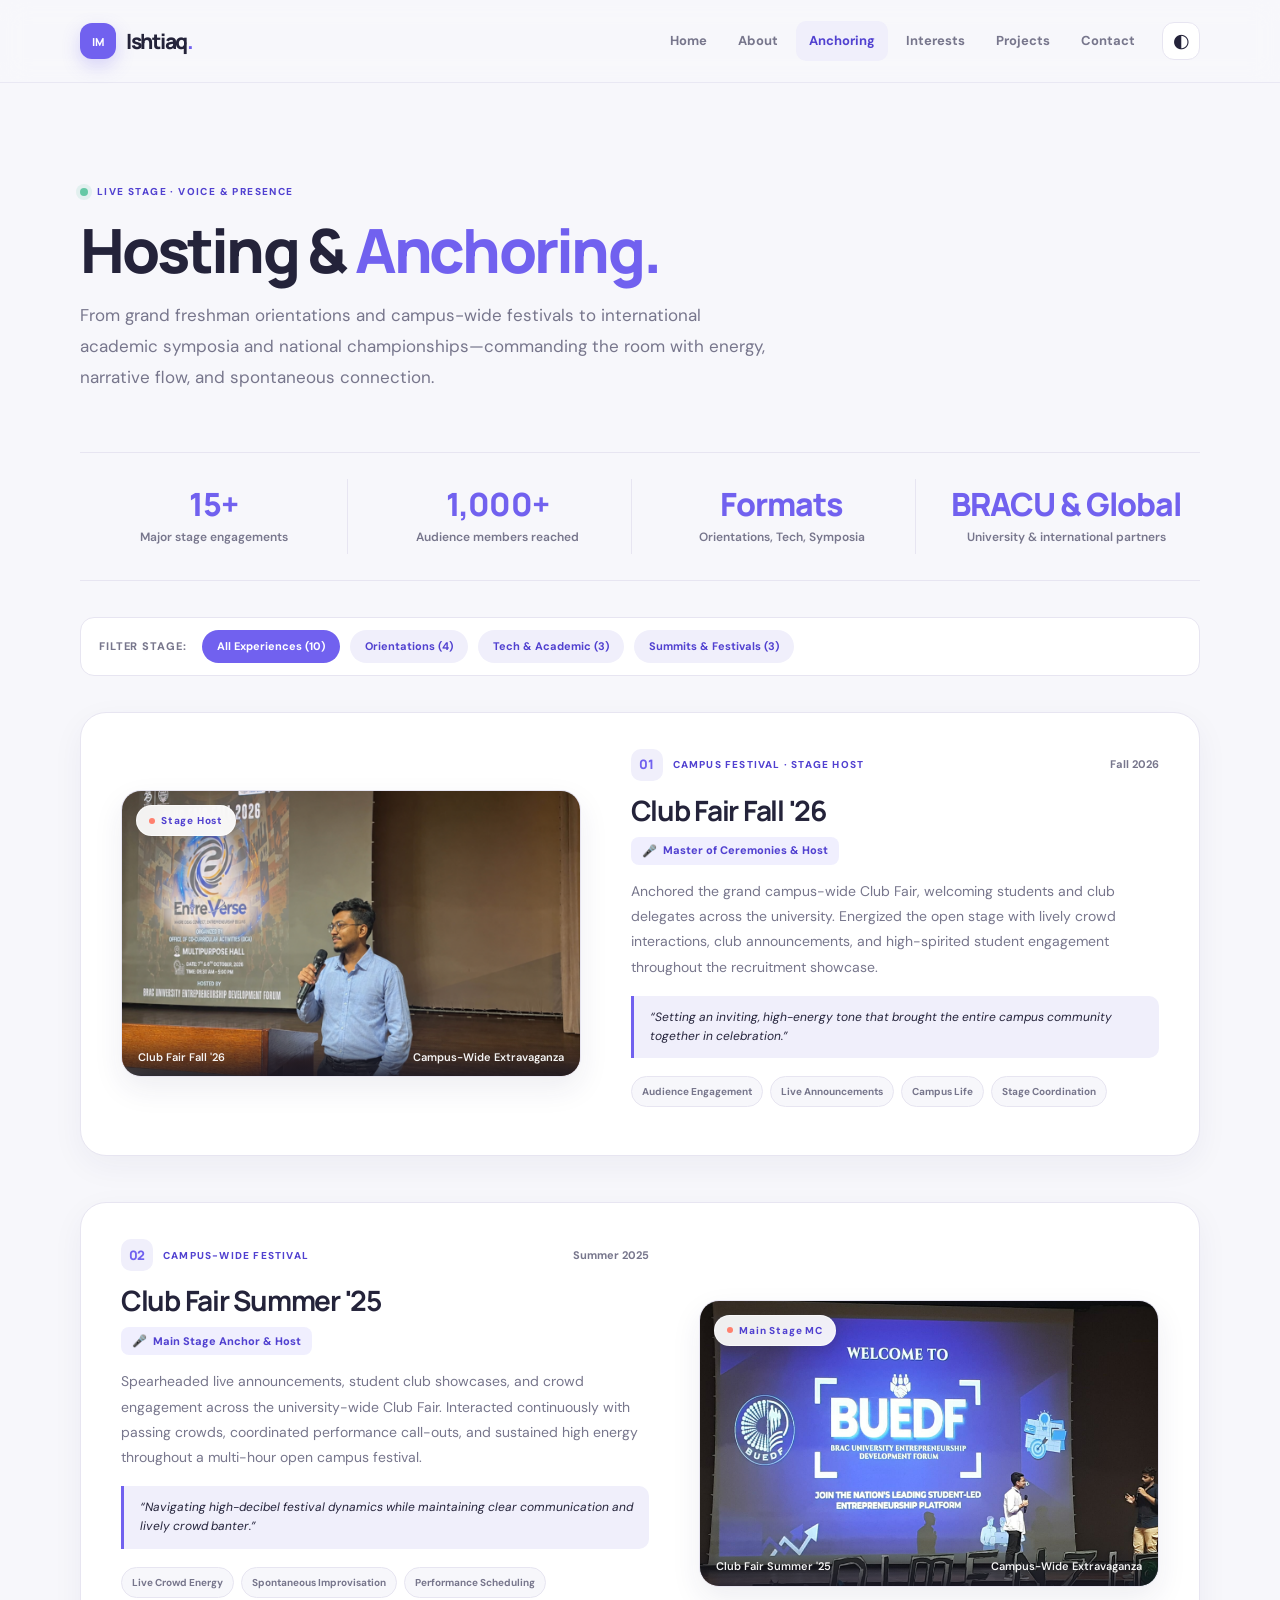
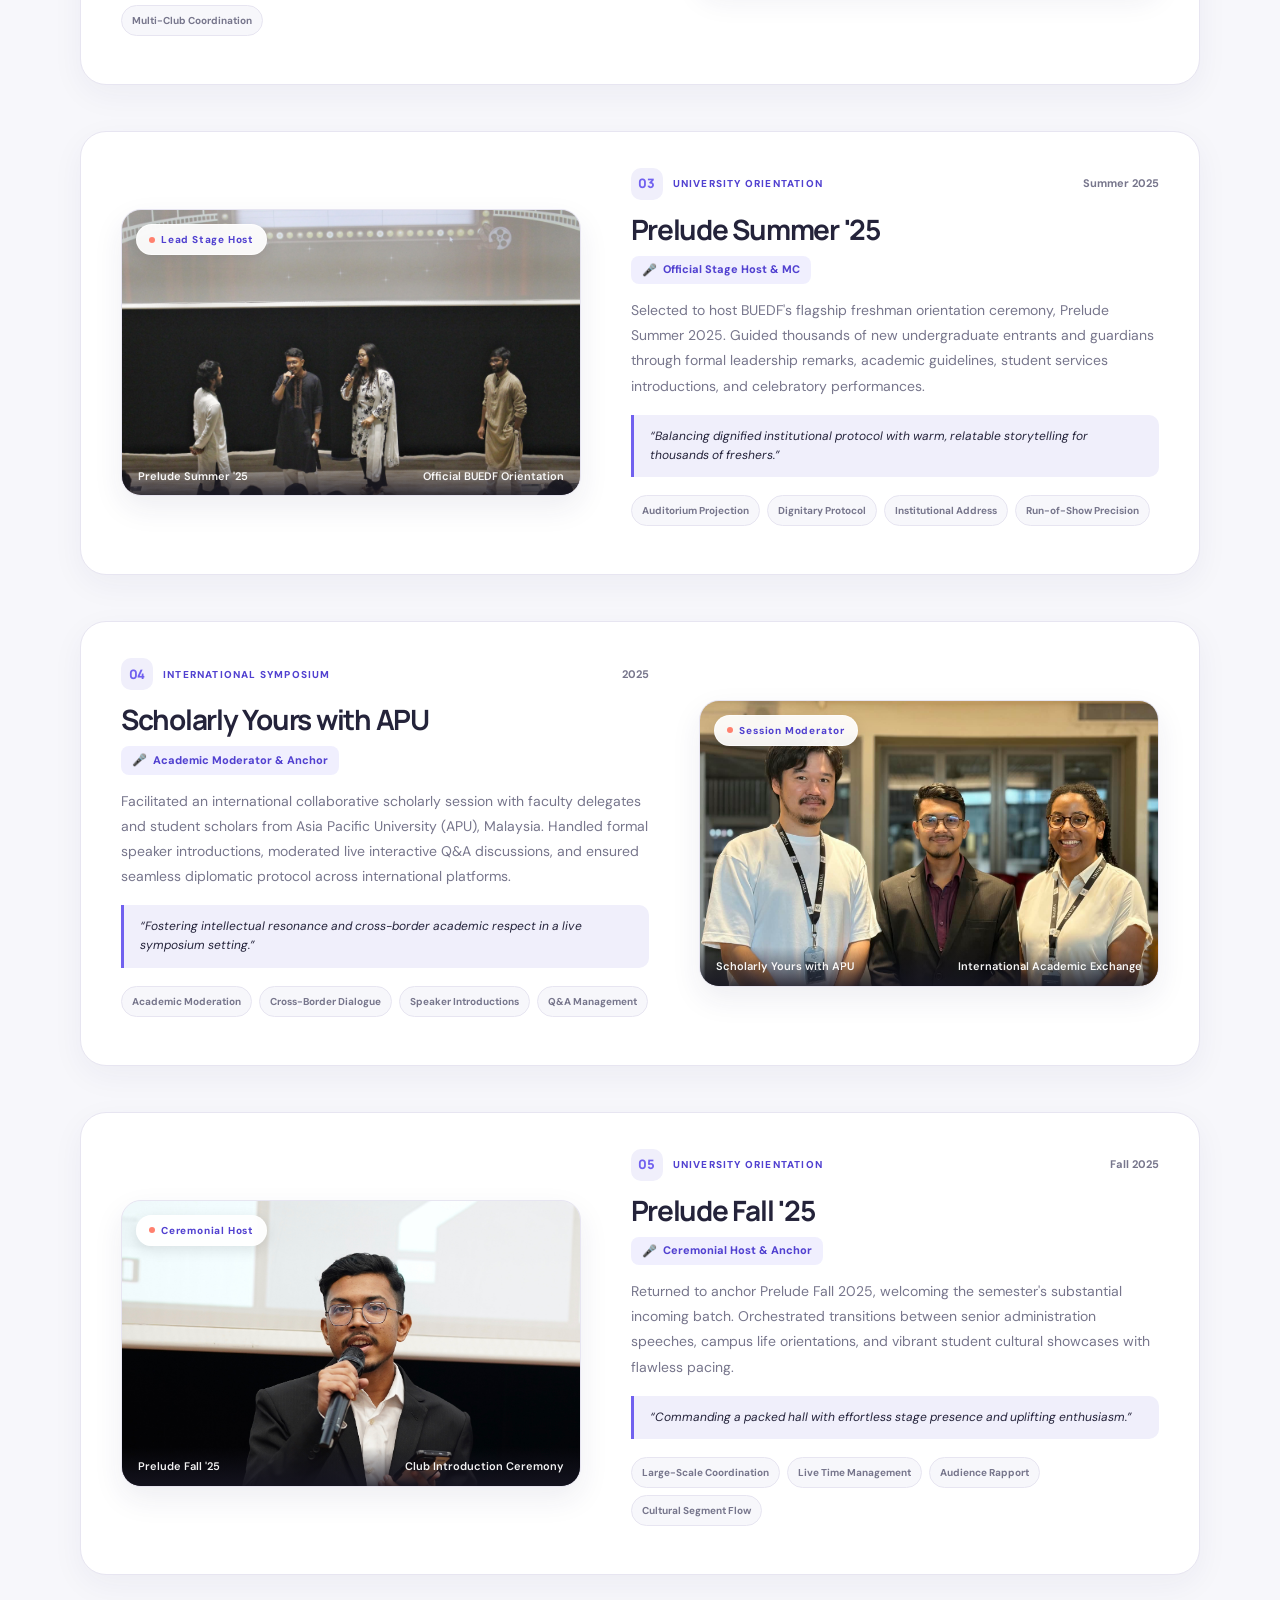
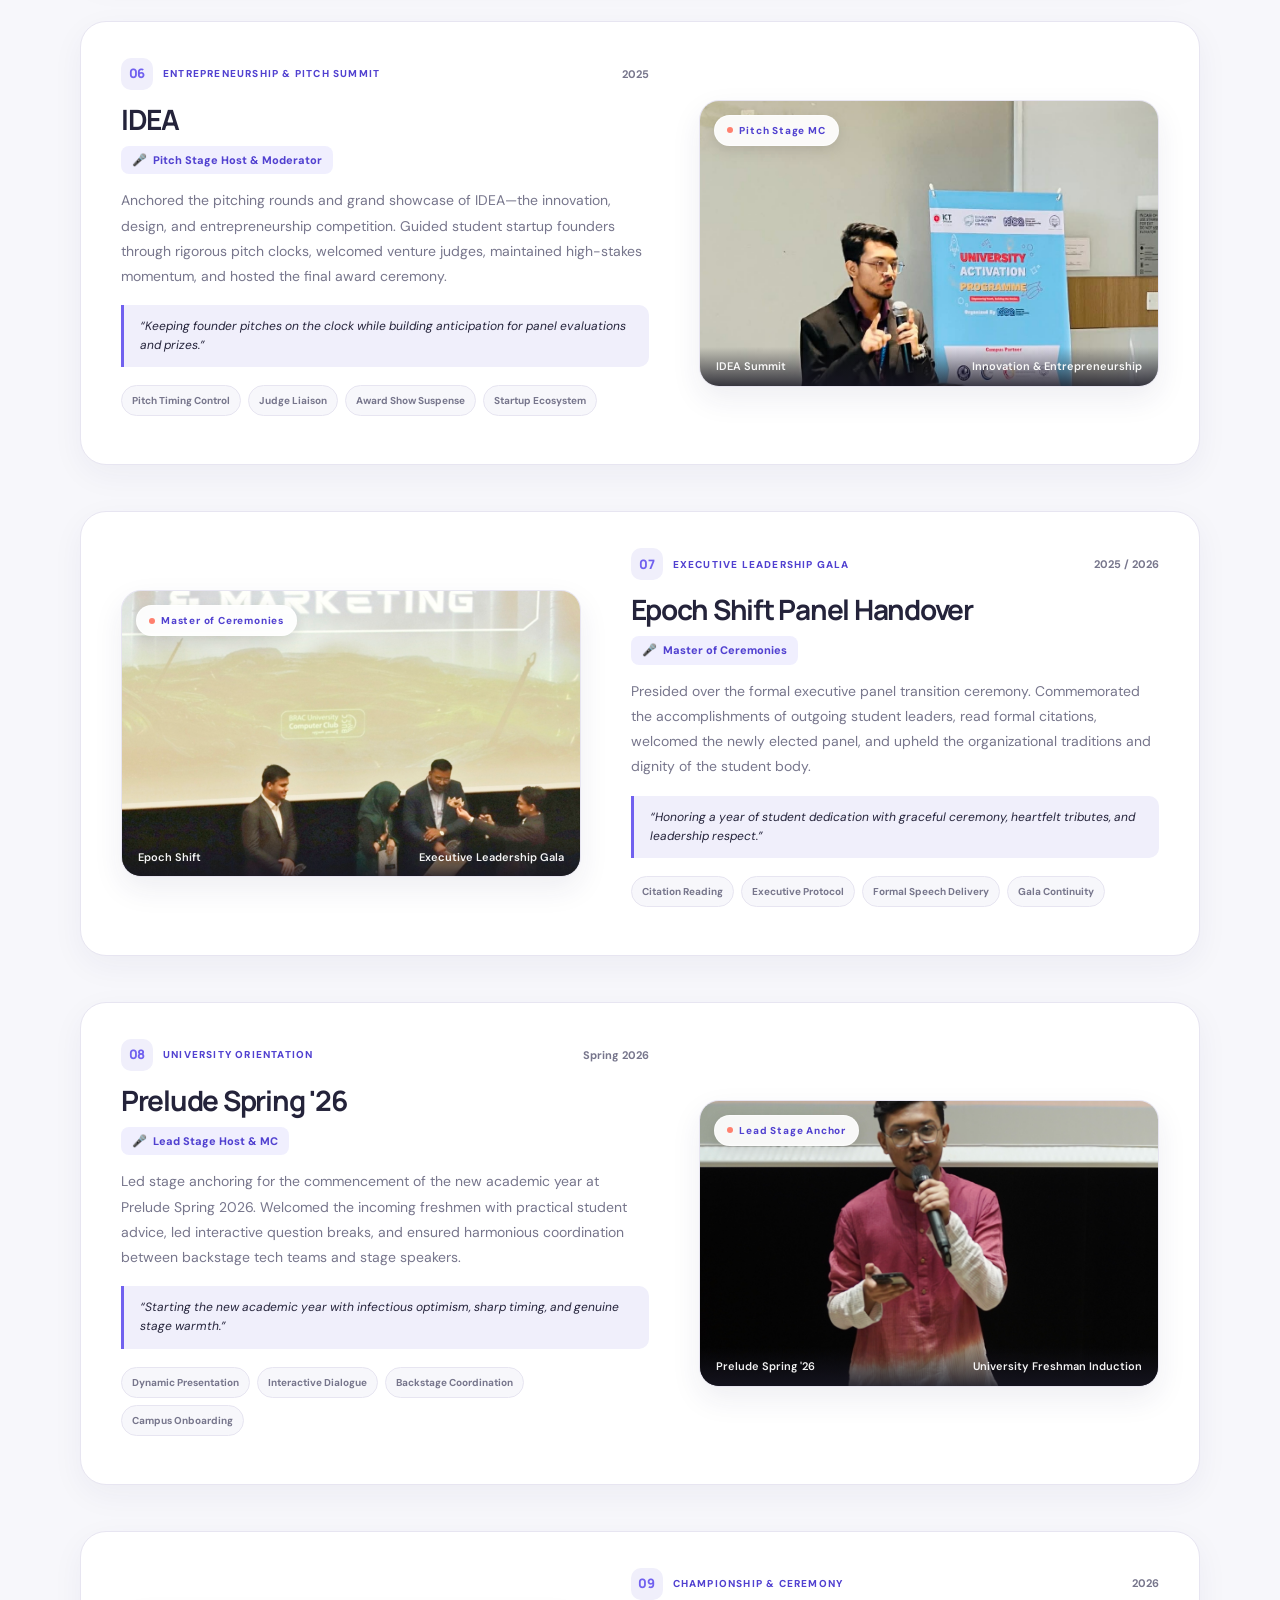
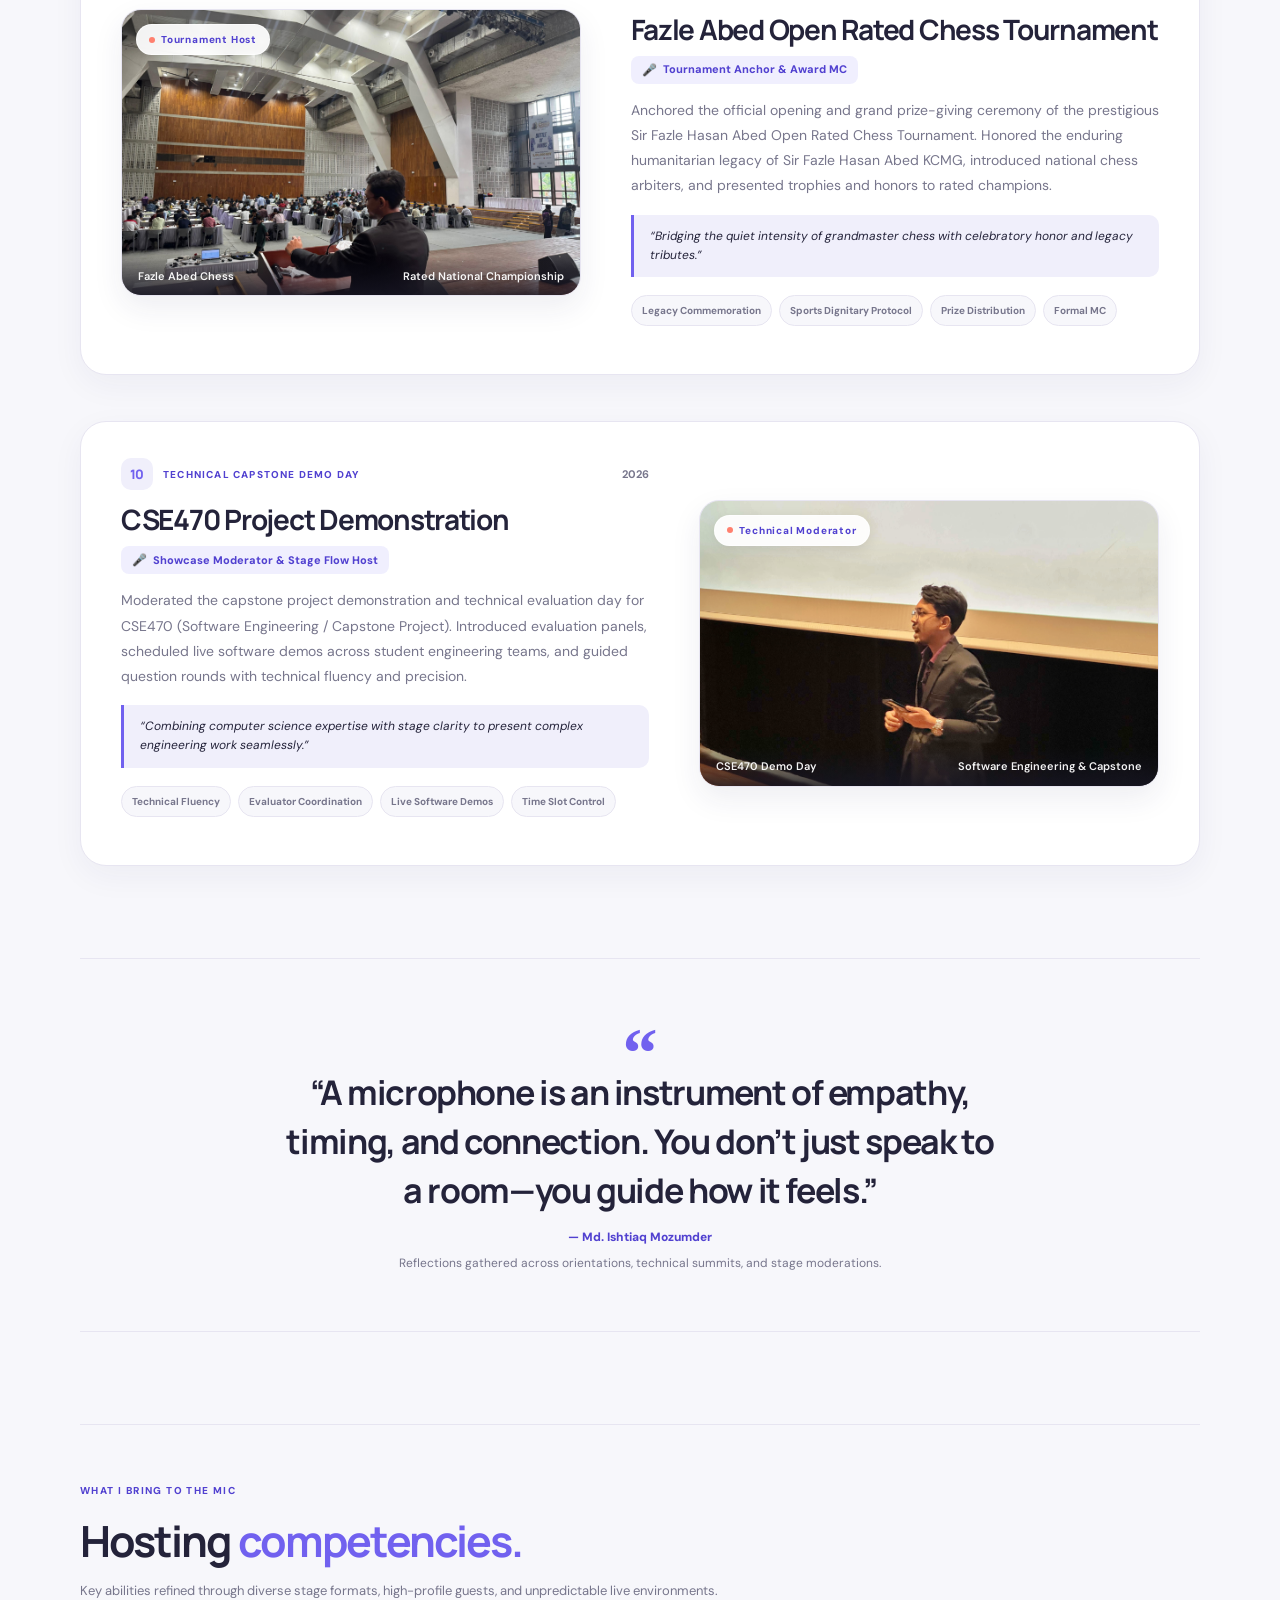
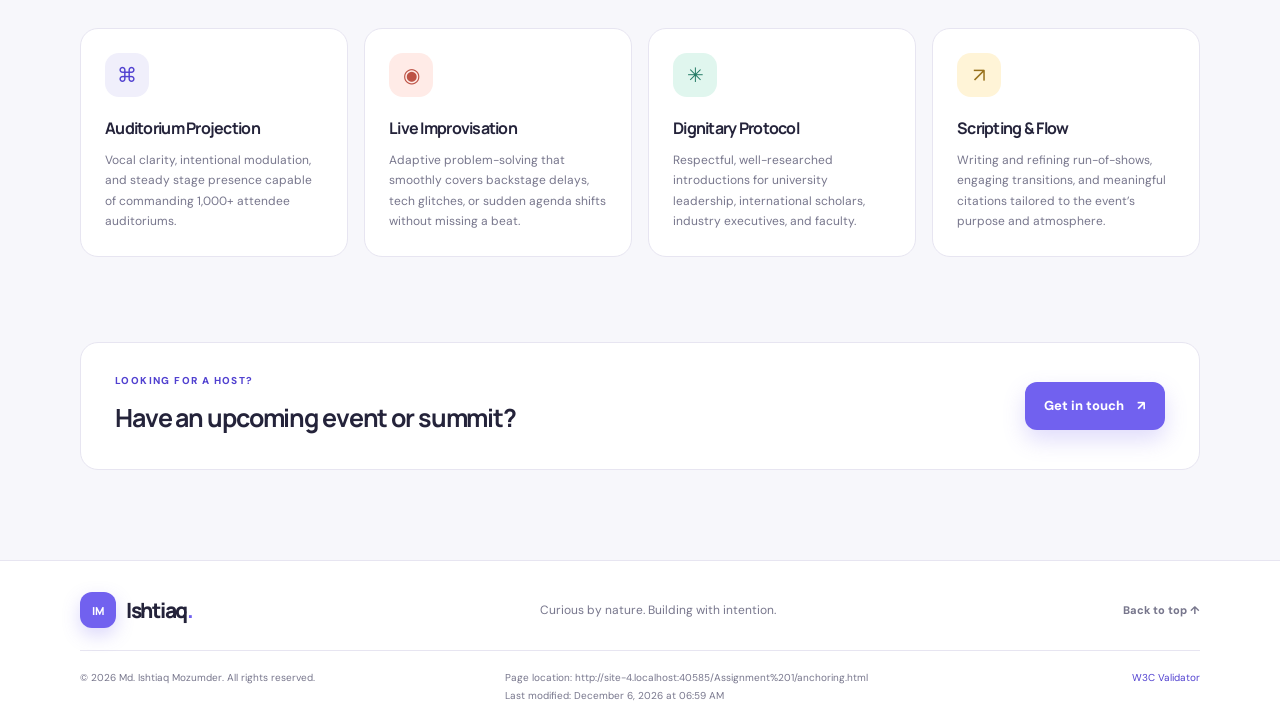
==== commit e230508d: "Update anchoring.html" ====
--- a/Assignment 1/anchoring.html
+++ b/Assignment 1/anchoring.html
@@ -38,16 +38,16 @@
       <!-- Quick Experience Stats -->
       <div class="anchoring-stats">
         <div class="anchoring-stat-item">
-          <strong>10</strong>
+          <strong>15+</strong>
           <span>Major stage engagements</span>
         </div>
         <div class="anchoring-stat-item">
-          <strong>5,000+</strong>
+          <strong>1,000+</strong>
           <span>Audience members reached</span>
         </div>
         <div class="anchoring-stat-item">
-          <strong>4 Formats</strong>
-          <span>Orientations, Tech, Symposia, Galas</span>
+          <strong>Formats</strong>
+          <span>Orientations, Tech, Symposia</span>
         </div>
         <div class="anchoring-stat-item">
           <strong>BRACU &amp; Global</strong>
@@ -129,7 +129,7 @@
             <div class="media-frame">
               <img class="anchoring-img" src="images/Prelude%20Summer%2025.jpeg" alt="Prelude Summer 25 Freshman Orientation Hosting" />
               <div class="media-badge"><span class="badge-dot"></span> Lead Stage Host</div>
-              <div class="media-caption-bar"><span>Prelude Summer '25</span><span>Official BRACU Orientation</span></div>
+              <div class="media-caption-bar"><span>Prelude Summer '25</span><span>Official BUEDF Orientation</span></div>
             </div>
           </div>
           <div class="anchoring-content">
@@ -140,7 +140,7 @@
             </div>
             <h3>Prelude Summer '25</h3>
             <span class="anchoring-role-badge">Official Stage Host &amp; MC</span>
-            <p class="anchoring-desc">Selected to host BRAC University's flagship freshman orientation ceremony, Prelude Summer 2025. Guided thousands of new undergraduate entrants and guardians through formal leadership remarks, academic guidelines, student services introductions, and celebratory performances.</p>
+            <p class="anchoring-desc">Selected to host BUEDF's flagship freshman orientation ceremony, Prelude Summer 2025. Guided thousands of new undergraduate entrants and guardians through formal leadership remarks, academic guidelines, student services introductions, and celebratory performances.</p>
             <div class="anchoring-takeaway">“Balancing dignified institutional protocol with warm, relatable storytelling for thousands of freshers.”</div>
             <div class="tag-list">
               <span>Auditorium Projection</span>
@@ -185,7 +185,7 @@
             <div class="media-frame">
               <img class="anchoring-img" src="images/Prelude%20Fall%2025.jpeg" alt="Prelude Fall 25 Orientation Anchoring" />
               <div class="media-badge"><span class="badge-dot"></span> Ceremonial Host</div>
-              <div class="media-caption-bar"><span>Prelude Fall '25</span><span>University Induction Ceremony</span></div>
+              <div class="media-caption-bar"><span>Prelude Fall '25</span><span>Club Introduction Ceremony</span></div>
             </div>
           </div>
           <div class="anchoring-content">
@@ -196,7 +196,7 @@
             </div>
             <h3>Prelude Fall '25</h3>
             <span class="anchoring-role-badge">Ceremonial Host &amp; Anchor</span>
-            <p class="anchoring-desc">Returned to the grand university auditorium to anchor Prelude Fall 2025, welcoming the semester's substantial incoming batch. Orchestrated transitions between senior administration speeches, campus life orientations, and vibrant student cultural showcases with flawless pacing.</p>
+            <p class="anchoring-desc">Returned to anchor Prelude Fall 2025, welcoming the semester's substantial incoming batch. Orchestrated transitions between senior administration speeches, campus life orientations, and vibrant student cultural showcases with flawless pacing.</p>
             <div class="anchoring-takeaway">“Commanding a packed hall with effortless stage presence and uplifting enthusiasm.”</div>
             <div class="tag-list">
               <span>Large-Scale Coordination</span>
@@ -414,4 +414,4 @@
     </div>
   </div>
 </body>
-</html>+</html>
